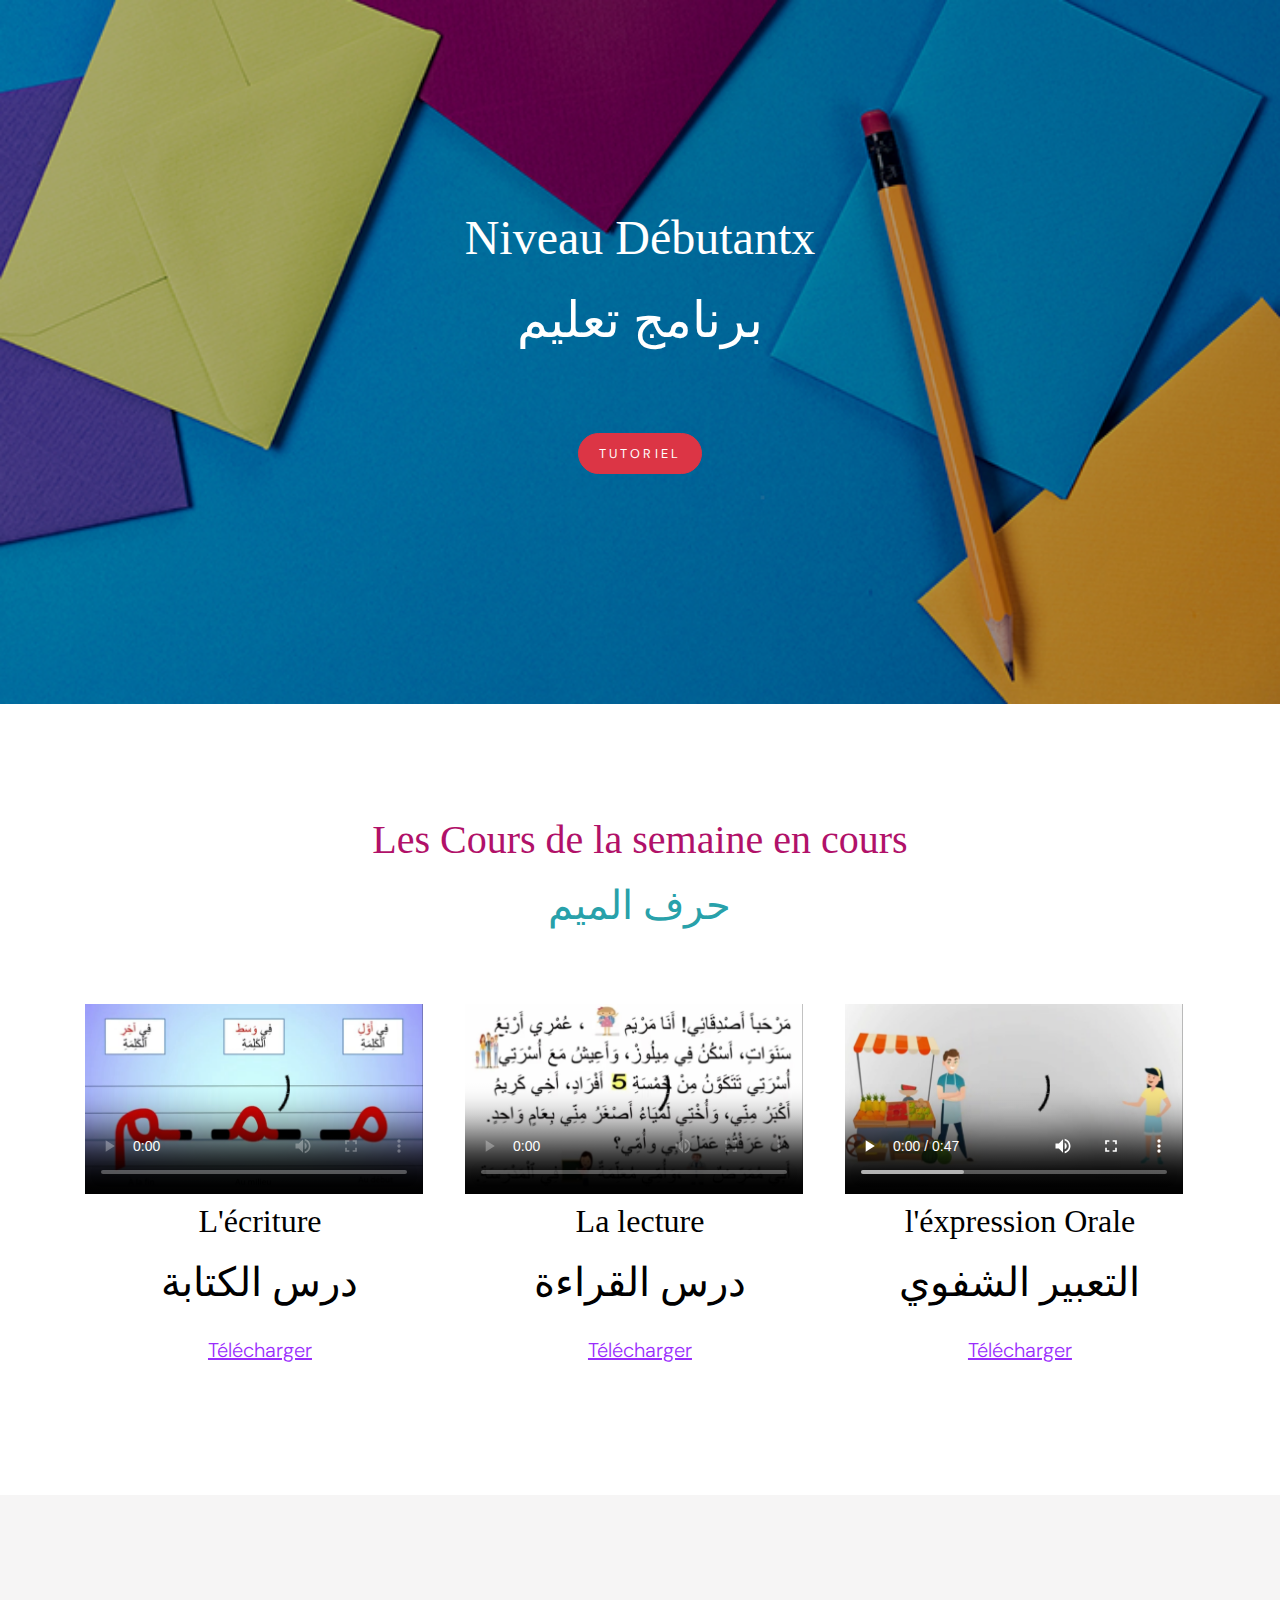
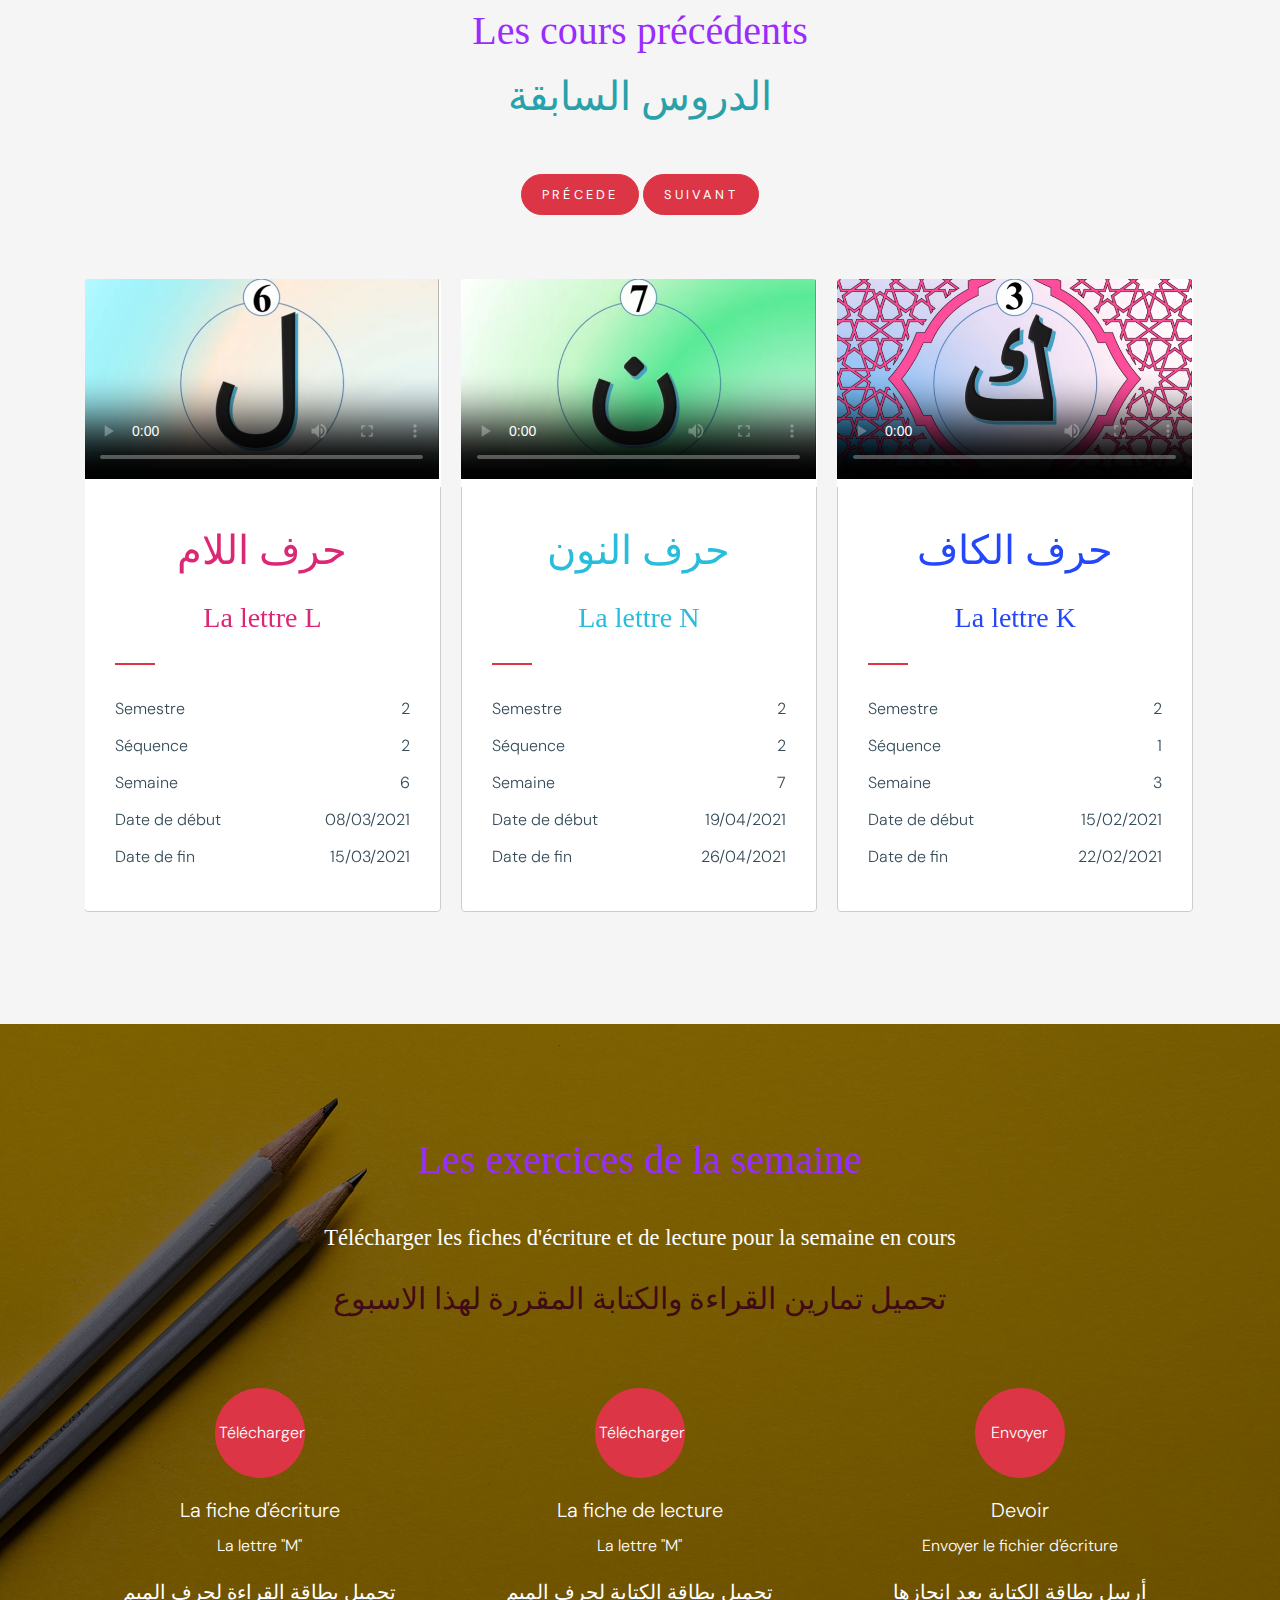
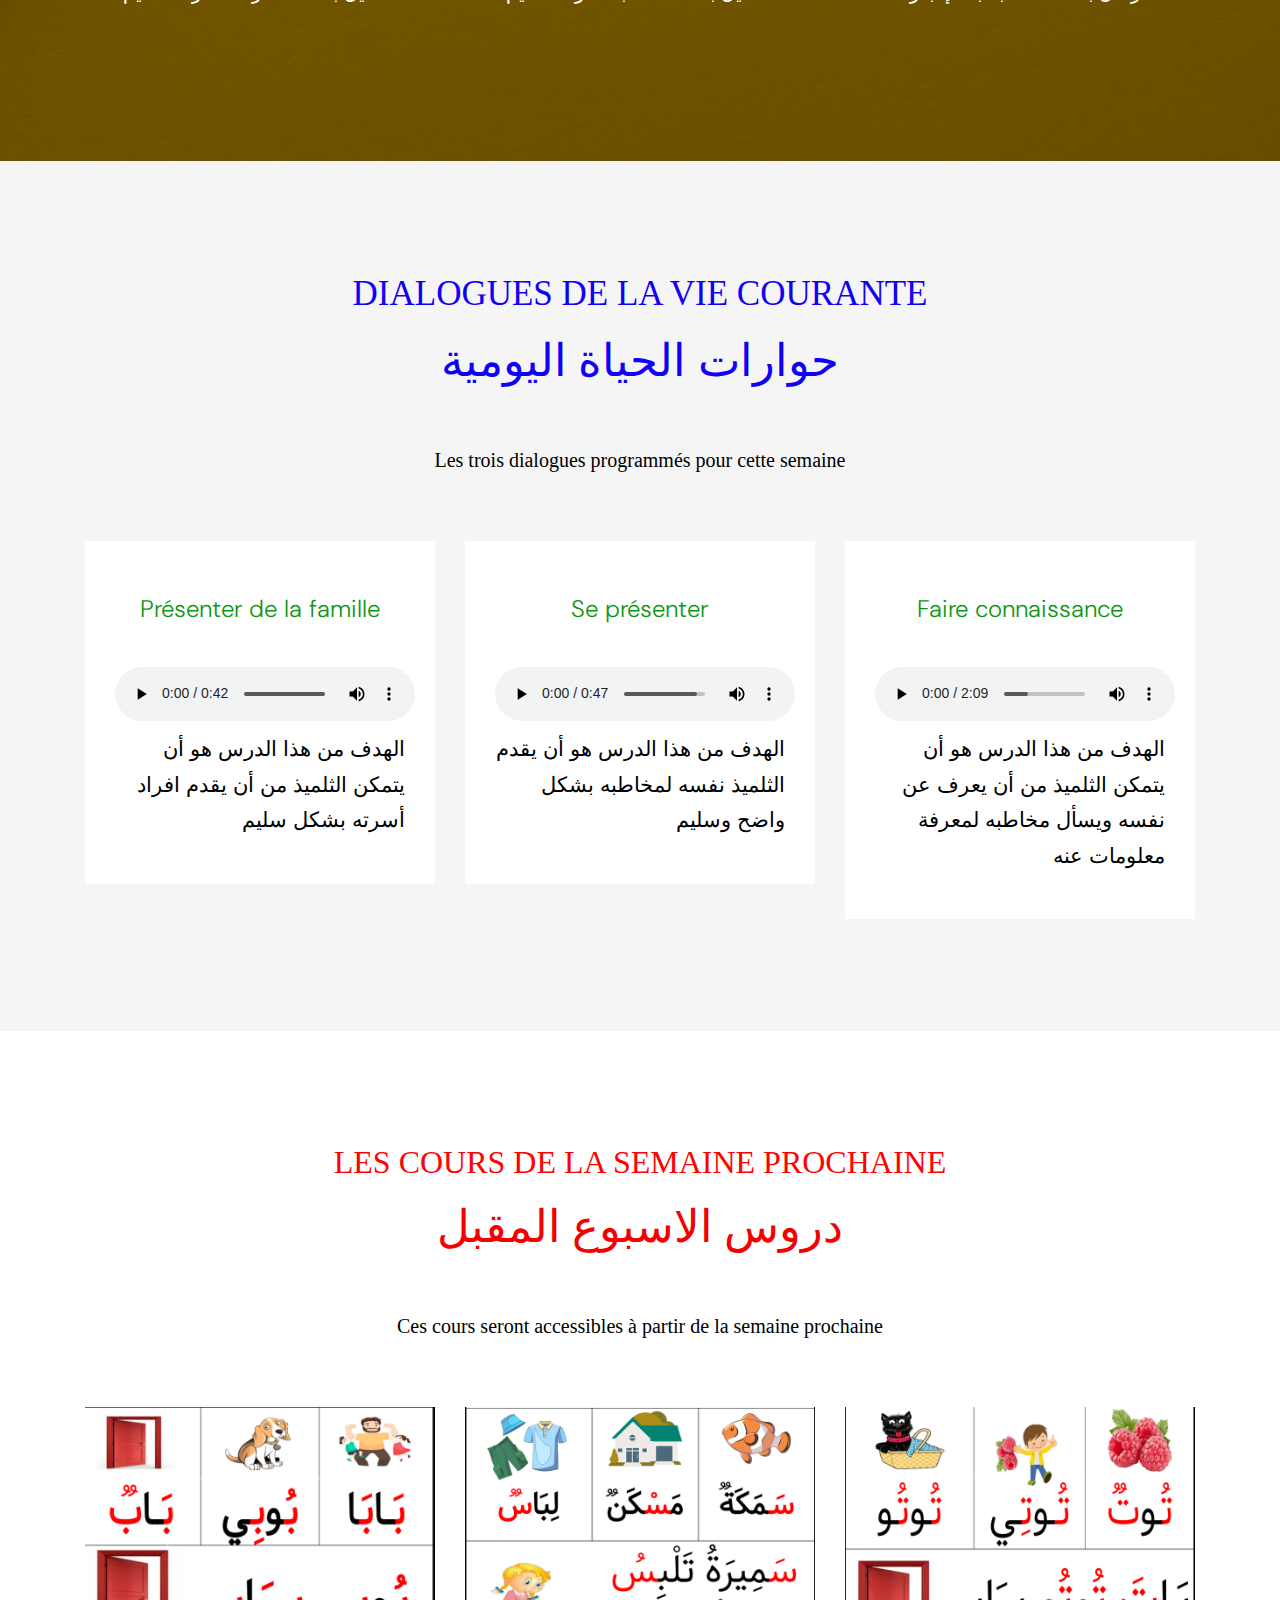
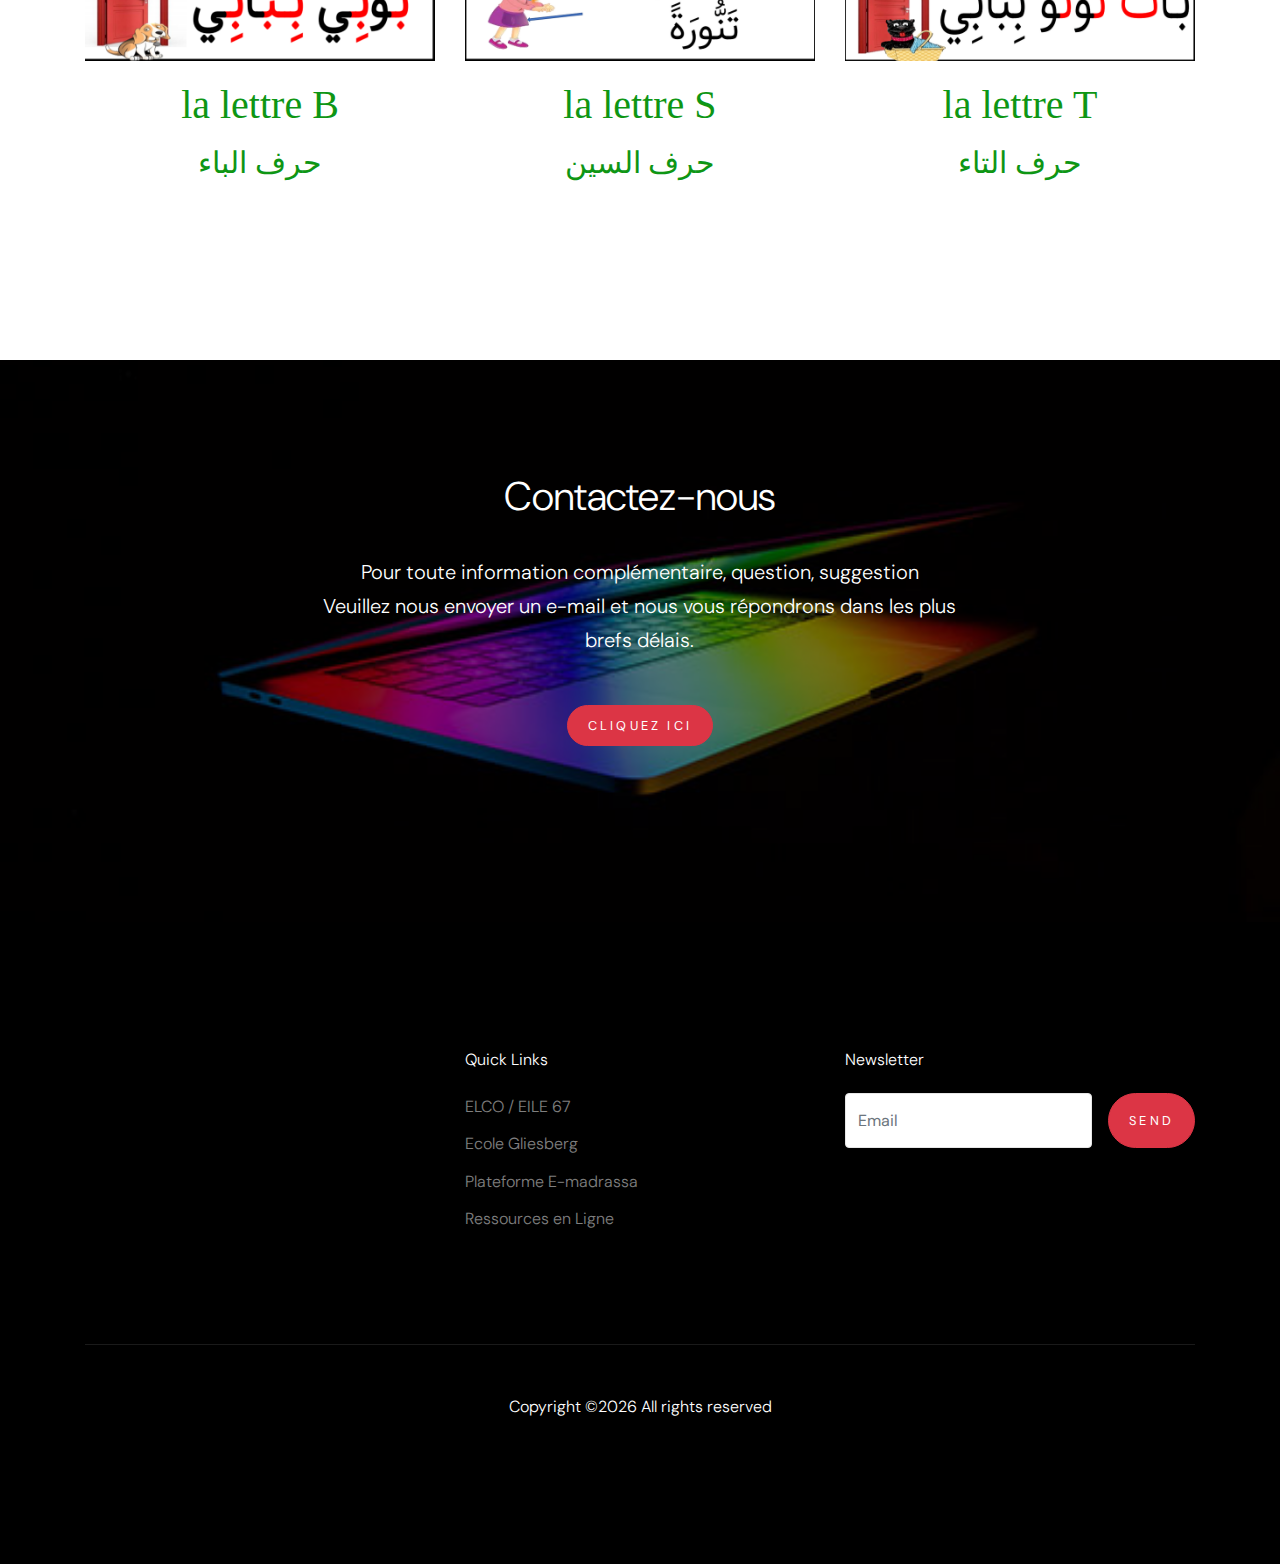
==== index.html @ 89b31eb1 "site commit" ====
<!doctype html>
<html lang="zxx">
  <head>
    <title>Cours Arabe</title>
    <link rel="shortcut icon"  href="images/co.png" type="images/png">
    <meta charset="utf-8">
    <meta name="viewport" content="width=device-width, initial-scale=1, shrink-to-fit=no">
    <meta name="theme-color" content="#4285f4">
    <link href="https://fonts.googleapis.com/css?family=DM+Sans:300,400,700&display=swap" rel="stylesheet">
    <link rel="stylesheet" href="fonts/icomoon/style.css">
    <link rel="stylesheet" href="css/bootstrap.min.css">
    <link rel="stylesheet" href="css/bootstrap-datepicker.css">
    <link rel="stylesheet" href="css/jquery.fancybox.min.css">
    <link rel="stylesheet" href="css/owl.carousel.min.css">
    <link rel="stylesheet" href="css/owl.theme.default.min.css">
    <link rel="stylesheet" href="fonts/flaticon/font/flaticon.css">
    <link rel="stylesheet" href="css/aos.css">    
    <link rel="manifest"   href="manifest.webmanifest">
    <link rel="apple-touch-icon" href="icon/icons-512.png">
    <meta name="viewport"        content="width=device-width, initial-scale=1">

  <link rel="stylesheet" href="css/style.css">




  </head>
  <body data-spy="scroll" data-target=".site-navbar-target" data-offset="300">
    <div class="site-wrap" id="home-section">
      <div class="site-mobile-menu site-navbar-target">
        <div class="site-mobile-menu-header">
          <div class="site-mobile-menu-close mt-3">
            <span class="icon-close2 js-menu-toggle"></span>
          </div>
        </div>
        <div class="site-mobile-menu-body"></div>
      </div>
      <header class="site-navbar site-navbar-target" >
        <div class="container">
          <div class="row align-items-center position-relative">
            <div class="col-3 ">
              <div class="site-logo">        
              </div>
            </div>




            <div class="col-9  text-right">
              <span class="d-inline-block d-lg-none">
                <a href="https://www.facebook.com" class="text-white site-menu-toggle js-menu-toggle py-5 text-white">
                  <span class="icon-menu h3 text-white"></span>
                </a>
              </span>  
            </div>
          </div>
        </div>
      </header>




    <div class="ftco-blocks-cover-1">
      <div class="site-section-cover overlay" data-stellar-background-ratio="0.5" style="background-image: url('images/c.jpg')">
        <div class="container">
          <div class="row align-items-center justify-content-center text-center">
            <div class="col-md-7">
              
             <h1 class="mb-3" style="font-family: Bradley Hand ITC">Niveau Débutantx</h1>
              <p lang="ar" style="font-size: 50px;font-family: 'Amiri'">برنامج تعليم   </p>

              <br>
              <br>
             <p>             
                <a href="tutoriel.html"  target="_blank" title="vidéo tutoriel" class="btn btn-primary">Tutoriel</a>
             </p>


            </div>
          </div>
        </div>
      </div>
    </div>




    <div class="site-section">
      <div class="container">
        <div class="row justify-content-center mb-5">
          <div class="col-md-7 text-center">
            <h3 style="font-size: 40px; color: #b11169; font-family: Bradley Hand ITC;">      
             Les Cours de la semaine en cours       
            </h3>
             <p lang="ar" style="font-size: 40px; color: #28a1aa ; font-family:Amiri;">حرف الميم  </p>
          </div>
        </div>










        <div class="row hair-style">
          <div class="col-lg-4 col-md-4 col-sm-6 col-12">
          <video src="video/ecriture.mp4" controls poster="video/ecriture.png" width="338" height="190"></video>
          <h2 style="text-align: center; font-family: Bradley Hand ITC; color: black;">L'écriture</h2> 
          <p lang="ar" style="text-align: center; font-size: 40px; font-family: Amiri;color: black;">درس الكتابة </p>
          <p style="font-size: 15px; color: blue; text-align: center;"><a href="fichiers/ecriture.pdf" style="font-size: 20px; color:#9A2CFC; text-align: center;text-decoration: underline;">Télécharger </a>	 </p>         
        </div>











            <div class="col-lg-4 col-md-4 col-sm-6 col-12">
            <video src="video/lecture.mp4" controls poster="video/lecture.png" width="338" height="190"></video>
            <h2 style="text-align: center;font-family: Bradley Hand ITC; color: black;">La lecture</h2>
            <p lang="ar" style="text-align: center; font-size: 40px; font-family: Amiri;color: black;">درس القراءة  </p>
            <p style="font-size: 15px; color: blue; text-align: center;">
            <a href="fichiers/ecriture.pdf" style="font-size: 20px; color:#9A2CFC; text-align: center;text-decoration: underline;">Télécharger
            </a>
        	</p> 
            </div>







          <div class="col-lg-4 col-md-4 col-sm-6 col-12">
            <video src="video/langage.mp4" controls poster="video/langage.png" width="338" height="190"></video>
            <h2 style="text-align: center;font-family: Bradley Hand ITC; color: black;">l'éxpression Orale</h2>
            <p lang="ar" style="text-align: center; font-size: 40px; font-family: Amiri;color: black;">التعبير الشفوي </p>
            <p style="font-size: 15px; color: blue; text-align: center;">
            <a href="fichiers/ecriture.pdf" style="font-size: 20px; color:#9A2CFC; text-align: center;text-decoration: underline;">Télécharger
            </a>
        	</p>
          </div>  






        </div>
      </div>
    </div>






    <div class="site-section bg-light">
      <div class="container">
        <div class="row justify-content-center  mb-5">
          <div class="col-md-7 text-center">
            <h3 style="font-size: 40px; color: #a7286ede;font-family: Bradley Hand ITC; color: #9A2CFC;"> Les cours précédents 	</h3>



            <p lang="ar" style="font-size: 40px; color: #28a1aa ; font-family:Amiri;">الدروس السابقة  </p>
            <br>
              <p class="text-center">
              <a href="#" class="btn btn-primary custom-prev">Précede</a>
              <a href="#" class="btn btn-primary custom-next">Suivant</a>
              </p>
          </div>
        </div>









 
        <div class="row">
          <div class="col-12">
            <div class="nonloop-block-13 owl-carousel d-flex">
              <div class="item-1 h">                
              <video src="video/L.mp4" controls poster="video/L.png" width="355" height="200"></video>
              <div class="item-1-contents">   
              	  <p lang="ar" style="font-size: 40px; text-align: center;     color: #DB2774; font-family:Amiri;">   حرف اللام </p>    
                  <h3 style="text-align: center;font-family: Bradley Hand ITC; color: #DB2774;"> La lettre L </h3>
                   <ul>
                    <li class="d-flex"><span>Semestre     </span><span class="price ml-auto">2</span></li>
                    <li class="d-flex"><span>Séquence     </span><span class="price ml-auto">2</span></li>
                    <li class="d-flex"><span>Semaine      </span><span class="price ml-auto">6</span></li>
                    <li class="d-flex"><span>Date de début</span><span class="price ml-auto">08/03/2021</span></li>
                    <li class="d-flex"><span>Date de fin  </span><span class="price ml-auto">15/03/2021</span></li>
                  </ul>
                </div>
              </div>






              <div class="item-1 h">
              <video src="video/L.mp4" controls poster="video/N.png" width="355" height="200"></video>
                 <div class="item-1-contents">
                  <p lang="ar" style="font-size: 40px; text-align: center;     color: #27BDDB; ; font-family:Amiri;">   حرف النون </p>    
                  <h3 style="text-align: center;font-family: Bradley Hand ITC; color: #27BDDB;"> La lettre N </h3>
                   <ul>
                    <li class="d-flex"><span>Semestre</span> <span class="price ml-auto">2</span></li>
                    <li class="d-flex"><span>Séquence</span><span class="price ml-auto">2</span></li>
                    <li class="d-flex"><span>Semaine</span><span class="price ml-auto">7</span></li>
                    <li class="d-flex"><span>Date de début</span><span class="price ml-auto">19/04/2021</span></li>
                    <li class="d-flex"><span>Date de fin  </span><span class="price ml-auto">26/04/2021</span></li>
                  </ul>
                </div>      
              </div>






              <div class="item-1 h">
                <video src="video/K.mp4" controls poster="video/K.png" width="355" height="200"></video>
                 <div class="item-1-contents">
                  <p lang="ar" style="font-size: 40px; ; text-align: center;   color: #2448F9; font-family:Amiri;">   حرف الكاف </p>    
                  <h3 style="text-align: center;font-family: Bradley Hand ITC; color: #2448F9;"> La lettre K </h3>
                   <ul>
                    <li class="d-flex"><span>Semestre     </span><span class="price ml-auto">2</span></li>
                    <li class="d-flex"><span>Séquence     </span><span class="price ml-auto">1</span></li>
                    <li class="d-flex"><span>Semaine      </span><span class="price ml-auto">3</span></li>
                    <li class="d-flex"><span>Date de début</span><span class="price ml-auto">15/02/2021</span></li>
                    <li class="d-flex"><span>Date de fin  </span><span class="price ml-auto">22/02/2021</span></li>
                  </ul>
                </div>
               </div>










               <div class="item-1 h">
               <video src="video/R.mp4" controls poster="video/R.png" width="355" height="200"></video>
                 <div class="item-1-contents">
                  <p lang="ar" style="font-size: 40px; text-align: center;     color: #E0AD79; font-family:Amiri;">   حرف الراء </p>    
                  <h3 style="text-align: center;font-family: Bradley Hand ITC; color: #E0AD79; "> La lettre R </h3>
                   <ul>
                    <li class="d-flex"><span>Semestre</span> <span class="price ml-auto">2</span></li>
                    <li class="d-flex"><span>Séquence</span><span class="price ml-auto">1</span></li>
                    <li class="d-flex"><span>Semaine</span><span class="price ml-auto">4</span></li>
                    <li class="d-flex"><span>Date de début</span><span class="price ml-auto">01/03/2021</span></li>
                    <li class="d-flex"><span>Date de fin  </span><span class="price ml-auto">08/03/2021</span></li>
                  </ul>
                </div>
               </div>
            </div>
          </div>
        </div>
      </div>
    </div>













    <div class="site-section section-3" data-stellar-background-ratio="0.5" style="background-image: url('images/b.jpg');">
      <div class="container">
        <div class="row justify-content-center text-center">
          <div class="col-7 text-center mb-5">
            <h1 style="font-size: 40px; color: yellow; font-family: Bradley Hand ITC; color: #9A2CFC;">Les exercices de la semaine</h1>
            <br>
            <p class="lead text-white" style="font-family: Bradley Hand ITC;font-size: 22.5px;">
             Télécharger les fiches d'écriture et de lecture pour la semaine en cours <br>
            </p>
             <p lang="ar" style="font-size: 30px; color:rgba(58, 3, 24, 0.932); text-align: center; font-family:Amiri;">   تحميل تمارين القراءة والكتابة المقررة لهذا الاسبوع</p> 
          </div>
        </div>













        <div class="row">
        <div class="col-lg-4 col-md-6 mb-4">
        <div class="service-1">
        <span class="service-1-icon">
        <a href="fichiers/ecriture.pdf" style="color: white; text-align: center;"><br>Télécharger</a>
        </span>
        <div class="service-1-contents">
        <h3>La fiche d'écriture</h3>
        <p>La lettre "M"<p>
       	<p lang="ar" style="font-size: 20px; color:white; text-align: center; ">   تحميل بطاقة القراءة لحرف الميم  </p>
        </div>
        </div>
        </div>

          <div class="col-lg-4 col-md-6 mb-4">
          <div class="service-1">
          <span class="service-1-icon">
          <a href="fichiers/lecture.pdf" style="color: white; text-align: center;"><br>Télécharger</a>
          </span>
          <div class="service-1-contents">
          <h3>La fiche de lecture</h3>
          <p>La lettre "M"</p>
          <p lang="ar" style="font-size: 20px; color:white; text-align: center; ">تحميل بطاقة الكتابة لحرف الميم </p>
          </div>
          </div>
          </div>

          <div class="col-lg-4 col-md-6 mb-4">
          <div class="service-1">
          <span class="service-1-icon">
          <a href="mailto:eilearabe@gmail.com" style="color: white; text-align: center;"><br>Envoyer</a>
          </span>
          <div class="service-1-contents">
          <h3>Devoir</h3>
          <p>Envoyer le fichier d'écriture</p>
          <p lang="ar" style="font-size: 20px; color:white; text-align: center; ">أرسل بطاقة الكتابة بعد إنجازها </p>
          </div>
          </div>
          </div>
</div>
</div>
</div>

    <div class="site-section bg-light">
      <div class="container">
        <div class="row justify-content-center text-center">
          <div class="col-7 text-center mb-5">
            <h1 style=" color: #1000f5 ;font-family: Haettenschweiler;font-size: 35px;">DIALOGUES DE LA VIE COURANTE</h1>
            <p lang="ar" style="font-size: 45px; color:#1000f5; text-align: center; font-family: Haettenschweiler;">حوارات الحياة اليومية </p>
            <br>
            <p class="lead" style="color: black;font-family: cursive;">Les trois dialogues programmés pour cette semaine</p>
          </div>
        </div>

        <div class="row">
          <div class="col-lg-4 mb-4 mb-lg-0">
            <div class="testimonial-2">
              <div class="d-flex v-card align-items-center mb-4">               
                </div>
                <blockquote>
                <h4 style="text-align: center; color: #0e9614">Présenter de la famille</h4>
                <br>
                <audio src="audio/famille.mp3"  controls ></audio>
                <p lang="ar" style="text-align: right; color: black">
                الهدف من هذا الدرس هو أن يتمكن الثلميذ من أن يقدم افراد أسرته بشكل سليم
            	</p>
                
              </blockquote>              
            </div>
          </div>

          <div class="col-lg-4 mb-4 mb-lg-0">
            <div class="testimonial-2">
              <div class="d-flex v-card align-items-center mb-4">              
                </div>
                <blockquote>
                <h4 style="text-align: center; color: #0e9614">Se présenter</h4>
                <br>
                <audio src="audio/sepresenter.mp3"  controls ></audio>
                <p lang="ar" style="text-align: right; color: black">الهدف من هذا الدرس هو أن يقدم الثلميذ نفسه لمخاطبه بشكل واضح وسليم  </p>
            	
                </blockquote>              
            </div>
          </div>

          <div class="col-lg-4 mb-4 mb-lg-0">
            <div class="testimonial-2">
              <div class="d-flex v-card align-items-center mb-4">
              </div>
                <blockquote>
                <h4 style="text-align: center; color: #0e9614">Faire connaissance</h4>
                <br>
                <audio src="audio/connaissance.mp3"  controls ></audio>
                <p lang="ar" style="text-align: right; color: black">
                الهدف من هذا الدرس هو أن يتمكن الثلميذ من أن يعرف  عن نفسه ويسأل مخاطبه لمعرفة معلومات عنه
            	</p>           	
              </blockquote>             
            </div>
          </div>
        </div>
      </div>
    </div>
    <div class="site-section bg-white">
      <div class="container">
        <div class="row justify-content-center text-center">
          <div class="col-7 text-center mb-5">
            <h1 style=" color: #ff0101 ;font-family: Haettenschweiler;font-size: 32px;">LES COURS DE LA SEMAINE PROCHAINE</h1>
               <p lang="ar" style="font-size: 45px; color:#f50000; text-align: center; font-family: Haettenschweiler;">دروس الاسبوع المقبل </p>
           <br> 
           <p class="lead" style="color: black;font-family: cursive;"p>Ces cours seront accessibles à partir de la semaine prochaine</p>
          </div>
        </div>
        <div class="row">
          <div class="col-lg-4 col-md-6 mb-4">
            <div class="post-entry-1 h-100">
                <img src="images/B.png" alt="Image" class="img-fluid" >
                <div class="post-entry-1-contents">
                <h1 style="text-align: center;font-family:'Times New Roman', Times, serif ;color: #0e9614;">la lettre B </h1>
                <p lang="ar" style="text-align: center; color:#0e9614;;font-size: 30px; font-family: Impact, Haettenschweiler;">  حرف الباء  </p>
              </div>
            </div>
          </div>
          <div class="col-lg-4 col-md-6 mb-4">
            <div class="post-entry-1 h-100">              
                <img src="images/S.png" alt="Image" class="img-fluid" >           
                <div class="post-entry-1-contents">              
                  <h1 style="text-align: center;font-family:'Times New Roman', Times, serif ;color: #0e9614;">la lettre S </h1>
                  <p lang="ar" style="text-align: center; color: #0e9614;;font-size: 30px; font-family: Impact, Haettenschweiler;">  حرف السين   </p>
              </div>
            </div>
          </div>
          <div class="col-lg-4 col-md-6 mb-4">
            <div class="post-entry-1 h-100">
                <img src="images/T.png" alt="Image" class="img-fluid">
                <div class="post-entry-1-contents">
                  <h1 style="text-align: center;font-family:'Times New Roman', Times, serif ;color: #0e9614;">la lettre T </h1>
                <p lang="ar" style="text-align: center; color:#0e9614;;font-size: 30px; font-family: Impact, Haettenschweiler;">  حرف التاء  </p>
                </div>
            </div>
          </div>
        </div>
      </div>
    </div>
    <div class="site-section section-3" data-stellar-background-ratio="0.5" style="background-image: url('images/55.jpg');">
      <div class="container">
        <div class="row justify-content-center text-center">
          <div class="col-7 text-center mb-5">
            <h1 style=" color: white">Contactez-nous</h1>
           <br> 
            <p class="lead text-white mb-5">
            Pour toute information complémentaire, question, suggestion <br>
            Veuillez nous envoyer un e-mail et nous vous répondrons dans les plus brefs délais.
            </p>
            <p><a href="mailto:eilearabe@gmail.com" class="btn btn-primary">cliquez ici</a></p>
          </div>
        </div>
      </div>
    </div> 
   <footer class="site-footer">
      <div class="container">
        <div class="row">
          <div class="col-lg-8 ml-auto">
            <div class="row">
              <div class="col-lg-6 ml-auto">
                <h2 class="footer-heading mb-4">Quick Links</h2>
                <ul class="list-unstyled">
                  <li><a href="http://elco67.site.ac-strasbourg.fr">ELCO / EILE 67</a></li>
                  <li><a href="http://www.ec-gliesberg-strasbourg.ac-strasbourg.fr">Ecole Gliesberg</a></li>
                  <li><a href="https://www.e-madrassa.ma">Plateforme E-madrassa</a></li>
                  <li><a href="fichiers/CoursArabe.pdf" target="_blank">Ressources en Ligne</a></li>                 
                </ul>
              </div>
              <div class="col-lg-6">
                <h2 class="footer-heading mb-4">Newsletter</h2>
                <form action="#" class="d-flex" >
                  <input type="text" class="form-control mr-3" placeholder="Email">
                  <input type="submit" value="Send" class="btn btn-primary">
                </form>
              </div>
            </div>
          </div>
        </div>
    <div class="row pt-5 mt-5 text-center">
          <div class="col-md-12">
            <div class="border-top pt-5">
             <p>
            Copyright &copy;<script>document.write(new Date().getFullYear());</script> All rights reserved 
            </p>
            </div>
          </div>
        </div>
      </div>
    </footer>
    </div>
    <script src="js/jquery-3.3.1.min.js"></script>
    <script src="js/jquery-migrate-3.0.0.js"></script>
    <script src="js/popper.min.js"></script>
    <script src="js/bootstrap.min.js"></script>
    <script src="js/owl.carousel.min.js"></script>
    <script src="js/jquery.sticky.js"></script>
    <script src="js/jquery.waypoints.min.js"></script>
    <script src="js/jquery.animateNumber.min.js"></script>
    <script src="js/jquery.fancybox.min.js"></script>
    <script src="js/jquery.stellar.min.js"></script>
    <script src="js/jquery.easing.1.3.js"></script>
    <script src="js/bootstrap-datepicker.min.js"></script>
    <script src="js/aos.js"></script>
    <script src="js/main.js"></script>
    <script src="sw.js"></script>
    <script>
     if ('serviceWorker' in navigator) { navigator.serviceWorker.register('sw.js');}
    </script>
  </body>
</html>
---- fonts/icomoon/style.css ----
@font-face {
  font-family: 'icomoon';
  src:  url('fonts/icomoon.eot?10si43');
  src:  url('fonts/icomoon.eot?10si43#iefix') format('embedded-opentype'),
    url('fonts/icomoon.ttf?10si43') format('truetype'),
    url('fonts/icomoon.woff?10si43') format('woff'),
    url('fonts/icomoon.svg?10si43#icomoon') format('svg');
  font-weight: normal;
  font-style: normal;
}

[class^="icon-"], [class*=" icon-"] {
  /* use !important to prevent issues with browser extensions that change fonts */
  font-family: 'icomoon' !important;
  speak: none;
  font-style: normal;
  font-weight: normal;
  font-variant: normal;
  text-transform: none;
  line-height: 1;

  /* Better Font Rendering =========== */
  -webkit-font-smoothing: antialiased;
  -moz-osx-font-smoothing: grayscale;
}

.icon-asterisk:before {
  content: "\f069";
}
.icon-plus:before {
  content: "\f067";
}
.icon-question:before {
  content: "\f128";
}
.icon-minus:before {
  content: "\f068";
}
.icon-glass:before {
  content: "\f000";
}
.icon-music:before {
  content: "\f001";
}
.icon-search:before {
  content: "\f002";
}
.icon-envelope-o:before {
  content: "\f003";
}
.icon-heart:before {
  content: "\f004";
}
.icon-star:before {
  content: "\f005";
}
.icon-star-o:before {
  content: "\f006";
}
.icon-user:before {
  content: "\f007";
}
.icon-film:before {
  content: "\f008";
}
.icon-th-large:before {
  content: "\f009";
}
.icon-th:before {
  content: "\f00a";
}
.icon-th-list:before {
  content: "\f00b";
}
.icon-check:before {
  content: "\f00c";
}
.icon-close:before {
  content: "\f00d";
}
.icon-remove:before {
  content: "\f00d";
}
.icon-times:before {
  content: "\f00d";
}
.icon-search-plus:before {
  content: "\f00e";
}
.icon-search-minus:before {
  content: "\f010";
}
.icon-power-off:before {
  content: "\f011";
}
.icon-signal:before {
  content: "\f012";
}
.icon-cog:before {
  content: "\f013";
}
.icon-gear:before {
  content: "\f013";
}
.icon-trash-o:before {
  content: "\f014";
}
.icon-home:before {
  content: "\f015";
}
.icon-file-o:before {
  content: "\f016";
}
.icon-clock-o:before {
  content: "\f017";
}
.icon-road:before {
  content: "\f018";
}
.icon-download:before {
  content: "\f019";
}
.icon-arrow-circle-o-down:before {
  content: "\f01a";
}
.icon-arrow-circle-o-up:before {
  content: "\f01b";
}
.icon-inbox:before {
  content: "\f01c";
}
.icon-play-circle-o:before {
  content: "\f01d";
}
.icon-repeat:before {
  content: "\f01e";
}
.icon-rotate-right:before {
  content: "\f01e";
}
.icon-refresh:before {
  content: "\f021";
}
.icon-list-alt:before {
  content: "\f022";
}
.icon-lock:before {
  content: "\f023";
}
.icon-flag:before {
  content: "\f024";
}
.icon-headphones:before {
  content: "\f025";
}
.icon-volume-off:before {
  content: "\f026";
}
.icon-volume-down:before {
  content: "\f027";
}
.icon-volume-up:before {
  content: "\f028";
}
.icon-qrcode:before {
  content: "\f029";
}
.icon-barcode:before {
  content: "\f02a";
}
.icon-tag:before {
  content: "\f02b";
}
.icon-tags:before {
  content: "\f02c";
}
.icon-book:before {
  content: "\f02d";
}
.icon-bookmark:before {
  content: "\f02e";
}
.icon-print:before {
  content: "\f02f";
}
.icon-camera:before {
  content: "\f030";
}
.icon-font:before {
  content: "\f031";
}
.icon-bold:before {
  content: "\f032";
}
.icon-italic:before {
  content: "\f033";
}
.icon-text-height:before {
  content: "\f034";
}
.icon-text-width:before {
  content: "\f035";
}
.icon-align-left:before {
  content: "\f036";
}
.icon-align-center:before {
  content: "\f037";
}
.icon-align-right:before {
  content: "\f038";
}
.icon-align-justify:before {
  content: "\f039";
}
.icon-list:before {
  content: "\f03a";
}
.icon-dedent:before {
  content: "\f03b";
}
.icon-outdent:before {
  content: "\f03b";
}
.icon-indent:before {
  content: "\f03c";
}
.icon-video-camera:before {
  content: "\f03d";
}
.icon-image:before {
  content: "\f03e";
}
.icon-photo:before {
  content: "\f03e";
}
.icon-picture-o:before {
  content: "\f03e";
}
.icon-pencil:before {
  content: "\f040";
}
.icon-map-marker:before {
  content: "\f041";
}
.icon-adjust:before {
  content: "\f042";
}
.icon-tint:before {
  content: "\f043";
}
.icon-edit:before {
  content: "\f044";
}
.icon-pencil-square-o:before {
  content: "\f044";
}
.icon-share-square-o:before {
  content: "\f045";
}
.icon-check-square-o:before {
  content: "\f046";
}
.icon-arrows:before {
  content: "\f047";
}
.icon-step-backward:before {
  content: "\f048";
}
.icon-fast-backward:before {
  content: "\f049";
}
.icon-backward:before {
  content: "\f04a";
}
.icon-play:before {
  content: "\f04b";
}
.icon-pause:before {
  content: "\f04c";
}
.icon-stop:before {
  content: "\f04d";
}
.icon-forward:before {
  content: "\f04e";
}
.icon-fast-forward:before {
  content: "\f050";
}
.icon-step-forward:before {
  content: "\f051";
}
.icon-eject:before {
  content: "\f052";
}
.icon-chevron-left:before {
  content: "\f053";
}
.icon-chevron-right:before {
  content: "\f054";
}
.icon-plus-circle:before {
  content: "\f055";
}
.icon-minus-circle:before {
  content: "\f056";
}
.icon-times-circle:before {
  content: "\f057";
}
.icon-check-circle:before {
  content: "\f058";
}
.icon-question-circle:before {
  content: "\f059";
}
.icon-info-circle:before {
  content: "\f05a";
}
.icon-crosshairs:before {
  content: "\f05b";
}
.icon-times-circle-o:before {
  content: "\f05c";
}
.icon-check-circle-o:before {
  content: "\f05d";
}
.icon-ban:before {
  content: "\f05e";
}
.icon-arrow-left:before {
  content: "\f060";
}
.icon-arrow-right:before {
  content: "\f061";
}
.icon-arrow-up:before {
  content: "\f062";
}
.icon-arrow-down:before {
  content: "\f063";
}
.icon-mail-forward:before {
  content: "\f064";
}
.icon-share:before {
  content: "\f064";
}
.icon-expand:before {
  content: "\f065";
}
.icon-compress:before {
  content: "\f066";
}
.icon-exclamation-circle:before {
  content: "\f06a";
}
.icon-gift:before {
  content: "\f06b";
}
.icon-leaf:before {
  content: "\f06c";
}
.icon-fire:before {
  content: "\f06d";
}
.icon-eye:before {
  content: "\f06e";
}
.icon-eye-slash:before {
  content: "\f070";
}
.icon-exclamation-triangle:before {
  content: "\f071";
}
.icon-warning:before {
  content: "\f071";
}
.icon-plane:before {
  content: "\f072";
}
.icon-calendar:before {
  content: "\f073";
}
.icon-random:before {
  content: "\f074";
}
.icon-comment:before {
  content: "\f075";
}
.icon-magnet:before {
  content: "\f076";
}
.icon-chevron-up:before {
  content: "\f077";
}
.icon-chevron-down:before {
  content: "\f078";
}
.icon-retweet:before {
  content: "\f079";
}
.icon-shopping-cart:before {
  content: "\f07a";
}
.icon-folder:before {
  content: "\f07b";
}
.icon-folder-open:before {
  content: "\f07c";
}
.icon-arrows-v:before {
  content: "\f07d";
}
.icon-arrows-h:before {
  content: "\f07e";
}
.icon-bar-chart:before {
  content: "\f080";
}
.icon-bar-chart-o:before {
  content: "\f080";
}
.icon-twitter-square:before {
  content: "\f081";
}
.icon-facebook-square:before {
  content: "\f082";
}
.icon-camera-retro:before {
  content: "\f083";
}
.icon-key:before {
  content: "\f084";
}
.icon-cogs:before {
  content: "\f085";
}
.icon-gears:before {
  content: "\f085";
}
.icon-comments:before {
  content: "\f086";
}
.icon-thumbs-o-up:before {
  content: "\f087";
}
.icon-thumbs-o-down:before {
  content: "\f088";
}
.icon-star-half:before {
  content: "\f089";
}
.icon-heart-o:before {
  content: "\f08a";
}
.icon-sign-out:before {
  content: "\f08b";
}
.icon-linkedin-square:before {
  content: "\f08c";
}
.icon-thumb-tack:before {
  content: "\f08d";
}
.icon-external-link:before {
  content: "\f08e";
}
.icon-sign-in:before {
  content: "\f090";
}
.icon-trophy:before {
  content: "\f091";
}
.icon-github-square:before {
  content: "\f092";
}
.icon-upload:before {
  content: "\f093";
}
.icon-lemon-o:before {
  content: "\f094";
}
.icon-phone:before {
  content: "\f095";
}
.icon-square-o:before {
  content: "\f096";
}
.icon-bookmark-o:before {
  content: "\f097";
}
.icon-phone-square:before {
  content: "\f098";
}
.icon-twitter:before {
  content: "\f099";
}
.icon-facebook:before {
  content: "\f09a";
}
.icon-facebook-f:before {
  content: "\f09a";
}
.icon-github:before {
  content: "\f09b";
}
.icon-unlock:before {
  content: "\f09c";
}
.icon-credit-card:before {
  content: "\f09d";
}
.icon-feed:before {
  content: "\f09e";
}
.icon-rss:before {
  content: "\f09e";
}
.icon-hdd-o:before {
  content: "\f0a0";
}
.icon-bullhorn:before {
  content: "\f0a1";
}
.icon-bell-o:before {
  content: "\f0a2";
}
.icon-certificate:before {
  content: "\f0a3";
}
.icon-hand-o-right:before {
  content: "\f0a4";
}
.icon-hand-o-left:before {
  content: "\f0a5";
}
.icon-hand-o-up:before {
  content: "\f0a6";
}
.icon-hand-o-down:before {
  content: "\f0a7";
}
.icon-arrow-circle-left:before {
  content: "\f0a8";
}
.icon-arrow-circle-right:before {
  content: "\f0a9";
}
.icon-arrow-circle-up:before {
  content: "\f0aa";
}
.icon-arrow-circle-down:before {
  content: "\f0ab";
}
.icon-globe:before {
  content: "\f0ac";
}
.icon-wrench:before {
  content: "\f0ad";
}
.icon-tasks:before {
  content: "\f0ae";
}
.icon-filter:before {
  content: "\f0b0";
}
.icon-briefcase:before {
  content: "\f0b1";
}
.icon-arrows-alt:before {
  content: "\f0b2";
}
.icon-group:before {
  content: "\f0c0";
}
.icon-users:before {
  content: "\f0c0";
}
.icon-chain:before {
  content: "\f0c1";
}
.icon-link:before {
  content: "\f0c1";
}
.icon-cloud:before {
  content: "\f0c2";
}
.icon-flask:before {
  content: "\f0c3";
}
.icon-cut:before {
  content: "\f0c4";
}
.icon-scissors:before {
  content: "\f0c4";
}
.icon-copy:before {
  content: "\f0c5";
}
.icon-files-o:before {
  content: "\f0c5";
}
.icon-paperclip:before {
  content: "\f0c6";
}
.icon-floppy-o:before {
  content: "\f0c7";
}
.icon-save:before {
  content: "\f0c7";
}
.icon-square:before {
  content: "\f0c8";
}
.icon-bars:before {
  content: "\f0c9";
}
.icon-navicon:before {
  content: "\f0c9";
}
.icon-reorder:before {
  content: "\f0c9";
}
.icon-list-ul:before {
  content: "\f0ca";
}
.icon-list-ol:before {
  content: "\f0cb";
}
.icon-strikethrough:before {
  content: "\f0cc";
}
.icon-underline:before {
  content: "\f0cd";
}
.icon-table:before {
  content: "\f0ce";
}
.icon-magic:before {
  content: "\f0d0";
}
.icon-truck:before {
  content: "\f0d1";
}
.icon-pinterest:before {
  content: "\f0d2";
}
.icon-pinterest-square:before {
  content: "\f0d3";
}
.icon-google-plus-square:before {
  content: "\f0d4";
}
.icon-google-plus:before {
  content: "\f0d5";
}
.icon-money:before {
  content: "\f0d6";
}
.icon-caret-down:before {
  content: "\f0d7";
}
.icon-caret-up:before {
  content: "\f0d8";
}
.icon-caret-left:before {
  content: "\f0d9";
}
.icon-caret-right:before {
  content: "\f0da";
}
.icon-columns:before {
  content: "\f0db";
}
.icon-sort:before {
  content: "\f0dc";
}
.icon-unsorted:before {
  content: "\f0dc";
}
.icon-sort-desc:before {
  content: "\f0dd";
}
.icon-sort-down:before {
  content: "\f0dd";
}
.icon-sort-asc:before {
  content: "\f0de";
}
.icon-sort-up:before {
  content: "\f0de";
}
.icon-envelope:before {
  content: "\f0e0";
}
.icon-linkedin:before {
  content: "\f0e1";
}
.icon-rotate-left:before {
  content: "\f0e2";
}
.icon-undo:before {
  content: "\f0e2";
}
.icon-gavel:before {
  content: "\f0e3";
}
.icon-legal:before {
  content: "\f0e3";
}
.icon-dashboard:before {
  content: "\f0e4";
}
.icon-tachometer:before {
  content: "\f0e4";
}
.icon-comment-o:before {
  content: "\f0e5";
}
.icon-comments-o:before {
  content: "\f0e6";
}
.icon-bolt:before {
  content: "\f0e7";
}
.icon-flash:before {
  content: "\f0e7";
}
.icon-sitemap:before {
  content: "\f0e8";
}
.icon-umbrella:before {
  content: "\f0e9";
}
.icon-clipboard:before {
  content: "\f0ea";
}
.icon-paste:before {
  content: "\f0ea";
}
.icon-lightbulb-o:before {
  content: "\f0eb";
}
.icon-exchange:before {
  content: "\f0ec";
}
.icon-cloud-download:before {
  content: "\f0ed";
}
.icon-cloud-upload:before {
  content: "\f0ee";
}
.icon-user-md:before {
  content: "\f0f0";
}
.icon-stethoscope:before {
  content: "\f0f1";
}
.icon-suitcase:before {
  content: "\f0f2";
}
.icon-bell:before {
  content: "\f0f3";
}
.icon-coffee:before {
  content: "\f0f4";
}
.icon-cutlery:before {
  content: "\f0f5";
}
.icon-file-text-o:before {
  content: "\f0f6";
}
.icon-building-o:before {
  content: "\f0f7";
}
.icon-hospital-o:before {
  content: "\f0f8";
}
.icon-ambulance:before {
  content: "\f0f9";
}
.icon-medkit:before {
  content: "\f0fa";
}
.icon-fighter-jet:before {
  content: "\f0fb";
}
.icon-beer:before {
  content: "\f0fc";
}
.icon-h-square:before {
  content: "\f0fd";
}
.icon-plus-square:before {
  content: "\f0fe";
}
.icon-angle-double-left:before {
  content: "\f100";
}
.icon-angle-double-right:before {
  content: "\f101";
}
.icon-angle-double-up:before {
  content: "\f102";
}
.icon-angle-double-down:before {
  content: "\f103";
}
.icon-angle-left:before {
  content: "\f104";
}
.icon-angle-right:before {
  content: "\f105";
}
.icon-angle-up:before {
  content: "\f106";
}
.icon-angle-down:before {
  content: "\f107";
}
.icon-desktop:before {
  content: "\f108";
}
.icon-laptop:before {
  content: "\f109";
}
.icon-tablet:before {
  content: "\f10a";
}
.icon-mobile:before {
  content: "\f10b";
}
.icon-mobile-phone:before {
  content: "\f10b";
}
.icon-circle-o:before {
  content: "\f10c";
}
.icon-quote-left:before {
  content: "\f10d";
}
.icon-quote-right:before {
  content: "\f10e";
}
.icon-spinner:before {
  content: "\f110";
}
.icon-circle:before {
  content: "\f111";
}
.icon-mail-reply:before {
  content: "\f112";
}
.icon-reply:before {
  content: "\f112";
}
.icon-github-alt:before {
  content: "\f113";
}
.icon-folder-o:before {
  content: "\f114";
}
.icon-folder-open-o:before {
  content: "\f115";
}
.icon-smile-o:before {
  content: "\f118";
}
.icon-frown-o:before {
  content: "\f119";
}
.icon-meh-o:before {
  content: "\f11a";
}
.icon-gamepad:before {
  content: "\f11b";
}
.icon-keyboard-o:before {
  content: "\f11c";
}
.icon-flag-o:before {
  content: "\f11d";
}
.icon-flag-checkered:before {
  content: "\f11e";
}
.icon-terminal:before {
  content: "\f120";
}
.icon-code:before {
  content: "\f121";
}
.icon-mail-reply-all:before {
  content: "\f122";
}
.icon-reply-all:before {
  content: "\f122";
}
.icon-star-half-empty:before {
  content: "\f123";
}
.icon-star-half-full:before {
  content: "\f123";
}
.icon-star-half-o:before {
  content: "\f123";
}
.icon-location-arrow:before {
  content: "\f124";
}
.icon-crop:before {
  content: "\f125";
}
.icon-code-fork:before {
  content: "\f126";
}
.icon-chain-broken:before {
  content: "\f127";
}
.icon-unlink:before {
  content: "\f127";
}
.icon-info:before {
  content: "\f129";
}
.icon-exclamation:before {
  content: "\f12a";
}
.icon-superscript:before {
  content: "\f12b";
}
.icon-subscript:before {
  content: "\f12c";
}
.icon-eraser:before {
  content: "\f12d";
}
.icon-puzzle-piece:before {
  content: "\f12e";
}
.icon-microphone:before {
  content: "\f130";
}
.icon-microphone-slash:before {
  content: "\f131";
}
.icon-shield:before {
  content: "\f132";
}
.icon-calendar-o:before {
  content: "\f133";
}
.icon-fire-extinguisher:before {
  content: "\f134";
}
.icon-rocket:before {
  content: "\f135";
}
.icon-maxcdn:before {
  content: "\f136";
}
.icon-chevron-circle-left:before {
  content: "\f137";
}
.icon-chevron-circle-right:before {
  content: "\f138";
}
.icon-chevron-circle-up:before {
  content: "\f139";
}
.icon-chevron-circle-down:before {
  content: "\f13a";
}
.icon-html5:before {
  content: "\f13b";
}
.icon-css3:before {
  content: "\f13c";
}
.icon-anchor:before {
  content: "\f13d";
}
.icon-unlock-alt:before {
  content: "\f13e";
}
.icon-bullseye:before {
  content: "\f140";
}
.icon-ellipsis-h:before {
  content: "\f141";
}
.icon-ellipsis-v:before {
  content: "\f142";
}
.icon-rss-square:before {
  content: "\f143";
}
.icon-play-circle:before {
  content: "\f144";
}
.icon-ticket:before {
  content: "\f145";
}
.icon-minus-square:before {
  content: "\f146";
}
.icon-minus-square-o:before {
  content: "\f147";
}
.icon-level-up:before {
  content: "\f148";
}
.icon-level-down:before {
  content: "\f149";
}
.icon-check-square:before {
  content: "\f14a";
}
.icon-pencil-square:before {
  content: "\f14b";
}
.icon-external-link-square:before {
  content: "\f14c";
}
.icon-share-square:before {
  content: "\f14d";
}
.icon-compass:before {
  content: "\f14e";
}
.icon-caret-square-o-down:before {
  content: "\f150";
}
.icon-toggle-down:before {
  content: "\f150";
}
.icon-caret-square-o-up:before {
  content: "\f151";
}
.icon-toggle-up:before {
  content: "\f151";
}
.icon-caret-square-o-right:before {
  content: "\f152";
}
.icon-toggle-right:before {
  content: "\f152";
}
.icon-eur:before {
  content: "\f153";
}
.icon-euro:before {
  content: "\f153";
}
.icon-gbp:before {
  content: "\f154";
}
.icon-dollar:before {
  content: "\f155";
}
.icon-usd:before {
  content: "\f155";
}
.icon-inr:before {
  content: "\f156";
}
.icon-rupee:before {
  content: "\f156";
}
.icon-cny:before {
  content: "\f157";
}
.icon-jpy:before {
  content: "\f157";
}
.icon-rmb:before {
  content: "\f157";
}
.icon-yen:before {
  content: "\f157";
}
.icon-rouble:before {
  content: "\f158";
}
.icon-rub:before {
  content: "\f158";
}
.icon-ruble:before {
  content: "\f158";
}
.icon-krw:before {
  content: "\f159";
}
.icon-won:before {
  content: "\f159";
}
.icon-bitcoin:before {
  content: "\f15a";
}
.icon-btc:before {
  content: "\f15a";
}
.icon-file:before {
  content: "\f15b";
}
.icon-file-text:before {
  content: "\f15c";
}
.icon-sort-alpha-asc:before {
  content: "\f15d";
}
.icon-sort-alpha-desc:before {
  content: "\f15e";
}
.icon-sort-amount-asc:before {
  content: "\f160";
}
.icon-sort-amount-desc:before {
  content: "\f161";
}
.icon-sort-numeric-asc:before {
  content: "\f162";
}
.icon-sort-numeric-desc:before {
  content: "\f163";
}
.icon-thumbs-up:before {
  content: "\f164";
}
.icon-thumbs-down:before {
  content: "\f165";
}
.icon-youtube-square:before {
  content: "\f166";
}
.icon-youtube:before {
  content: "\f167";
}
.icon-xing:before {
  content: "\f168";
}
.icon-xing-square:before {
  content: "\f169";
}
.icon-youtube-play:before {
  content: "\f16a";
}
.icon-dropbox:before {
  content: "\f16b";
}
.icon-stack-overflow:before {
  content: "\f16c";
}
.icon-instagram:before {
  content: "\f16d";
}
.icon-flickr:before {
  content: "\f16e";
}
.icon-adn:before {
  content: "\f170";
}
.icon-bitbucket:before {
  content: "\f171";
}
.icon-bitbucket-square:before {
  content: "\f172";
}
.icon-tumblr:before {
  content: "\f173";
}
.icon-tumblr-square:before {
  content: "\f174";
}
.icon-long-arrow-down:before {
  content: "\f175";
}
.icon-long-arrow-up:before {
  content: "\f176";
}
.icon-long-arrow-left:before {
  content: "\f177";
}
.icon-long-arrow-right:before {
  content: "\f178";
}
.icon-apple:before {
  content: "\f179";
}
.icon-windows:before {
  content: "\f17a";
}
.icon-android:before {
  content: "\f17b";
}
.icon-linux:before {
  content: "\f17c";
}
.icon-dribbble:before {
  content: "\f17d";
}
.icon-skype:before {
  content: "\f17e";
}
.icon-foursquare:before {
  content: "\f180";
}
.icon-trello:before {
  content: "\f181";
}
.icon-female:before {
  content: "\f182";
}
.icon-male:before {
  content: "\f183";
}
.icon-gittip:before {
  content: "\f184";
}
.icon-gratipay:before {
  content: "\f184";
}
.icon-sun-o:before {
  content: "\f185";
}
.icon-moon-o:before {
  content: "\f186";
}
.icon-archive:before {
  content: "\f187";
}
.icon-bug:before {
  content: "\f188";
}
.icon-vk:before {
  content: "\f189";
}
.icon-weibo:before {
  content: "\f18a";
}
.icon-renren:before {
  content: "\f18b";
}
.icon-pagelines:before {
  content: "\f18c";
}
.icon-stack-exchange:before {
  content: "\f18d";
}
.icon-arrow-circle-o-right:before {
  content: "\f18e";
}
.icon-arrow-circle-o-left:before {
  content: "\f190";
}
.icon-caret-square-o-left:before {
  content: "\f191";
}
.icon-toggle-left:before {
  content: "\f191";
}
.icon-dot-circle-o:before {
  content: "\f192";
}
.icon-wheelchair:before {
  content: "\f193";
}
.icon-vimeo-square:before {
  content: "\f194";
}
.icon-try:before {
  content: "\f195";
}
.icon-turkish-lira:before {
  content: "\f195";
}
.icon-plus-square-o:before {
  content: "\f196";
}
.icon-space-shuttle:before {
  content: "\f197";
}
.icon-slack:before {
  content: "\f198";
}
.icon-envelope-square:before {
  content: "\f199";
}
.icon-wordpress:before {
  content: "\f19a";
}
.icon-openid:before {
  content: "\f19b";
}
.icon-bank:before {
  content: "\f19c";
}
.icon-institution:before {
  content: "\f19c";
}
.icon-university:before {
  content: "\f19c";
}
.icon-graduation-cap:before {
  content: "\f19d";
}
.icon-mortar-board:before {
  content: "\f19d";
}
.icon-yahoo:before {
  content: "\f19e";
}
.icon-google:before {
  content: "\f1a0";
}
.icon-reddit:before {
  content: "\f1a1";
}
.icon-reddit-square:before {
  content: "\f1a2";
}
.icon-stumbleupon-circle:before {
  content: "\f1a3";
}
.icon-stumbleupon:before {
  content: "\f1a4";
}
.icon-delicious:before {
  content: "\f1a5";
}
.icon-digg:before {
  content: "\f1a6";
}
.icon-pied-piper-pp:before {
  content: "\f1a7";
}
.icon-pied-piper-alt:before {
  content: "\f1a8";
}
.icon-drupal:before {
  content: "\f1a9";
}
.icon-joomla:before {
  content: "\f1aa";
}
.icon-language:before {
  content: "\f1ab";
}
.icon-fax:before {
  content: "\f1ac";
}
.icon-building:before {
  content: "\f1ad";
}
.icon-child:before {
  content: "\f1ae";
}
.icon-paw:before {
  content: "\f1b0";
}
.icon-spoon:before {
  content: "\f1b1";
}
.icon-cube:before {
  content: "\f1b2";
}
.icon-cubes:before {
  content: "\f1b3";
}
.icon-behance:before {
  content: "\f1b4";
}
.icon-behance-square:before {
  content: "\f1b5";
}
.icon-steam:before {
  content: "\f1b6";
}
.icon-steam-square:before {
  content: "\f1b7";
}
.icon-recycle:before {
  content: "\f1b8";
}
.icon-automobile:before {
  content: "\f1b9";
}
.icon-car:before {
  content: "\f1b9";
}
.icon-cab:before {
  content: "\f1ba";
}
.icon-taxi:before {
  content: "\f1ba";
}
.icon-tree:before {
  content: "\f1bb";
}
.icon-spotify:before {
  content: "\f1bc";
}
.icon-deviantart:before {
  content: "\f1bd";
}
.icon-soundcloud:before {
  content: "\f1be";
}
.icon-database:before {
  content: "\f1c0";
}
.icon-file-pdf-o:before {
  content: "\f1c1";
}
.icon-file-word-o:before {
  content: "\f1c2";
}
.icon-file-excel-o:before {
  content: "\f1c3";
}
.icon-file-powerpoint-o:before {
  content: "\f1c4";
}
.icon-file-image-o:before {
  content: "\f1c5";
}
.icon-file-photo-o:before {
  content: "\f1c5";
}
.icon-file-picture-o:before {
  content: "\f1c5";
}
.icon-file-archive-o:before {
  content: "\f1c6";
}
.icon-file-zip-o:before {
  content: "\f1c6";
}
.icon-file-audio-o:before {
  content: "\f1c7";
}
.icon-file-sound-o:before {
  content: "\f1c7";
}
.icon-file-movie-o:before {
  content: "\f1c8";
}
.icon-file-video-o:before {
  content: "\f1c8";
}
.icon-file-code-o:before {
  content: "\f1c9";
}
.icon-vine:before {
  content: "\f1ca";
}
.icon-codepen:before {
  content: "\f1cb";
}
.icon-jsfiddle:before {
  content: "\f1cc";
}
.icon-life-bouy:before {
  content: "\f1cd";
}
.icon-life-buoy:before {
  content: "\f1cd";
}
.icon-life-ring:before {
  content: "\f1cd";
}
.icon-life-saver:before {
  content: "\f1cd";
}
.icon-support:before {
  content: "\f1cd";
}
.icon-circle-o-notch:before {
  content: "\f1ce";
}
.icon-ra:before {
  content: "\f1d0";
}
.icon-rebel:before {
  content: "\f1d0";
}
.icon-resistance:before {
  content: "\f1d0";
}
.icon-empire:before {
  content: "\f1d1";
}
.icon-ge:before {
  content: "\f1d1";
}
.icon-git-square:before {
  content: "\f1d2";
}
.icon-git:before {
  content: "\f1d3";
}
.icon-hacker-news:before {
  content: "\f1d4";
}
.icon-y-combinator-square:before {
  content: "\f1d4";
}
.icon-yc-square:before {
  content: "\f1d4";
}
.icon-tencent-weibo:before {
  content: "\f1d5";
}
.icon-qq:before {
  content: "\f1d6";
}
.icon-wechat:before {
  content: "\f1d7";
}
.icon-weixin:before {
  content: "\f1d7";
}
.icon-paper-plane:before {
  content: "\f1d8";
}
.icon-send:before {
  content: "\f1d8";
}
.icon-paper-plane-o:before {
  content: "\f1d9";
}
.icon-send-o:before {
  content: "\f1d9";
}
.icon-history:before {
  content: "\f1da";
}
.icon-circle-thin:before {
  content: "\f1db";
}
.icon-header:before {
  content: "\f1dc";
}
.icon-paragraph:before {
  content: "\f1dd";
}
.icon-sliders:before {
  content: "\f1de";
}
.icon-share-alt:before {
  content: "\f1e0";
}
.icon-share-alt-square:before {
  content: "\f1e1";
}
.icon-bomb:before {
  content: "\f1e2";
}
.icon-futbol-o:before {
  content: "\f1e3";
}
.icon-soccer-ball-o:before {
  content: "\f1e3";
}
.icon-tty:before {
  content: "\f1e4";
}
.icon-binoculars:before {
  content: "\f1e5";
}
.icon-plug:before {
  content: "\f1e6";
}
.icon-slideshare:before {
  content: "\f1e7";
}
.icon-twitch:before {
  content: "\f1e8";
}
.icon-yelp:before {
  content: "\f1e9";
}
.icon-newspaper-o:before {
  content: "\f1ea";
}
.icon-wifi:before {
  content: "\f1eb";
}
.icon-calculator:before {
  content: "\f1ec";
}
.icon-paypal:before {
  content: "\f1ed";
}
.icon-google-wallet:before {
  content: "\f1ee";
}
.icon-cc-visa:before {
  content: "\f1f0";
}
.icon-cc-mastercard:before {
  content: "\f1f1";
}
.icon-cc-discover:before {
  content: "\f1f2";
}
.icon-cc-amex:before {
  content: "\f1f3";
}
.icon-cc-paypal:before {
  content: "\f1f4";
}
.icon-cc-stripe:before {
  content: "\f1f5";
}
.icon-bell-slash:before {
  content: "\f1f6";
}
.icon-bell-slash-o:before {
  content: "\f1f7";
}
.icon-trash:before {
  content: "\f1f8";
}
.icon-copyright:before {
  content: "\f1f9";
}
.icon-at:before {
  content: "\f1fa";
}
.icon-eyedropper:before {
  content: "\f1fb";
}
.icon-paint-brush:before {
  content: "\f1fc";
}
.icon-birthday-cake:before {
  content: "\f1fd";
}
.icon-area-chart:before {
  content: "\f1fe";
}
.icon-pie-chart:before {
  content: "\f200";
}
.icon-line-chart:before {
  content: "\f201";
}
.icon-lastfm:before {
  content: "\f202";
}
.icon-lastfm-square:before {
  content: "\f203";
}
.icon-toggle-off:before {
  content: "\f204";
}
.icon-toggle-on:before {
  content: "\f205";
}
.icon-bicycle:before {
  content: "\f206";
}
.icon-bus:before {
  content: "\f207";
}
.icon-ioxhost:before {
  content: "\f208";
}
.icon-angellist:before {
  content: "\f209";
}
.icon-cc:before {
  content: "\f20a";
}
.icon-ils:before {
  content: "\f20b";
}
.icon-shekel:before {
  content: "\f20b";
}
.icon-sheqel:before {
  content: "\f20b";
}
.icon-meanpath:before {
  content: "\f20c";
}
.icon-buysellads:before {
  content: "\f20d";
}
.icon-connectdevelop:before {
  content: "\f20e";
}
.icon-dashcube:before {
  content: "\f210";
}
.icon-forumbee:before {
  content: "\f211";
}
.icon-leanpub:before {
  content: "\f212";
}
.icon-sellsy:before {
  content: "\f213";
}
.icon-shirtsinbulk:before {
  content: "\f214";
}
.icon-simplybuilt:before {
  content: "\f215";
}
.icon-skyatlas:before {
  content: "\f216";
}
.icon-cart-plus:before {
  content: "\f217";
}
.icon-cart-arrow-down:before {
  content: "\f218";
}
.icon-diamond:before {
  content: "\f219";
}
.icon-ship:before {
  content: "\f21a";
}
.icon-user-secret:before {
  content: "\f21b";
}
.icon-motorcycle:before {
  content: "\f21c";
}
.icon-street-view:before {
  content: "\f21d";
}
.icon-heartbeat:before {
  content: "\f21e";
}
.icon-venus:before {
  content: "\f221";
}
.icon-mars:before {
  content: "\f222";
}
.icon-mercury:before {
  content: "\f223";
}
.icon-intersex:before {
  content: "\f224";
}
.icon-transgender:before {
  content: "\f224";
}
.icon-transgender-alt:before {
  content: "\f225";
}
.icon-venus-double:before {
  content: "\f226";
}
.icon-mars-double:before {
  content: "\f227";
}
.icon-venus-mars:before {
  content: "\f228";
}
.icon-mars-stroke:before {
  content: "\f229";
}
.icon-mars-stroke-v:before {
  content: "\f22a";
}
.icon-mars-stroke-h:before {
  content: "\f22b";
}
.icon-neuter:before {
  content: "\f22c";
}
.icon-genderless:before {
  content: "\f22d";
}
.icon-facebook-official:before {
  content: "\f230";
}
.icon-pinterest-p:before {
  content: "\f231";
}
.icon-whatsapp:before {
  content: "\f232";
}
.icon-server:before {
  content: "\f233";
}
.icon-user-plus:before {
  content: "\f234";
}
.icon-user-times:before {
  content: "\f235";
}
.icon-bed:before {
  content: "\f236";
}
.icon-hotel:before {
  content: "\f236";
}
.icon-viacoin:before {
  content: "\f237";
}
.icon-train:before {
  content: "\f238";
}
.icon-subway:before {
  content: "\f239";
}
.icon-medium:before {
  content: "\f23a";
}
.icon-y-combinator:before {
  content: "\f23b";
}
.icon-yc:before {
  content: "\f23b";
}
.icon-optin-monster:before {
  content: "\f23c";
}
.icon-opencart:before {
  content: "\f23d";
}
.icon-expeditedssl:before {
  content: "\f23e";
}
.icon-battery:before {
  content: "\f240";
}
.icon-battery-4:before {
  content: "\f240";
}
.icon-battery-full:before {
  content: "\f240";
}
.icon-battery-3:before {
  content: "\f241";
}
.icon-battery-three-quarters:before {
  content: "\f241";
}
.icon-battery-2:before {
  content: "\f242";
}
.icon-battery-half:before {
  content: "\f242";
}
.icon-battery-1:before {
  content: "\f243";
}
.icon-battery-quarter:before {
  content: "\f243";
}
.icon-battery-0:before {
  content: "\f244";
}
.icon-battery-empty:before {
  content: "\f244";
}
.icon-mouse-pointer:before {
  content: "\f245";
}
.icon-i-cursor:before {
  content: "\f246";
}
.icon-object-group:before {
  content: "\f247";
}
.icon-object-ungroup:before {
  content: "\f248";
}
.icon-sticky-note:before {
  content: "\f249";
}
.icon-sticky-note-o:before {
  content: "\f24a";
}
.icon-cc-jcb:before {
  content: "\f24b";
}
.icon-cc-diners-club:before {
  content: "\f24c";
}
.icon-clone:before {
  content: "\f24d";
}
.icon-balance-scale:before {
  content: "\f24e";
}
.icon-hourglass-o:before {
  content: "\f250";
}
.icon-hourglass-1:before {
  content: "\f251";
}
.icon-hourglass-start:before {
  content: "\f251";
}
.icon-hourglass-2:before {
  content: "\f252";
}
.icon-hourglass-half:before {
  content: "\f252";
}
.icon-hourglass-3:before {
  content: "\f253";
}
.icon-hourglass-end:before {
  content: "\f253";
}
.icon-hourglass:before {
  content: "\f254";
}
.icon-hand-grab-o:before {
  content: "\f255";
}
.icon-hand-rock-o:before {
  content: "\f255";
}
.icon-hand-paper-o:before {
  content: "\f256";
}
.icon-hand-stop-o:before {
  content: "\f256";
}
.icon-hand-scissors-o:before {
  content: "\f257";
}
.icon-hand-lizard-o:before {
  content: "\f258";
}
.icon-hand-spock-o:before {
  content: "\f259";
}
.icon-hand-pointer-o:before {
  content: "\f25a";
}
.icon-hand-peace-o:before {
  content: "\f25b";
}
.icon-trademark:before {
  content: "\f25c";
}
.icon-registered:before {
  content: "\f25d";
}
.icon-creative-commons:before {
  content: "\f25e";
}
.icon-gg:before {
  content: "\f260";
}
.icon-gg-circle:before {
  content: "\f261";
}
.icon-tripadvisor:before {
  content: "\f262";
}
.icon-odnoklassniki:before {
  content: "\f263";
}
.icon-odnoklassniki-square:before {
  content: "\f264";
}
.icon-get-pocket:before {
  content: "\f265";
}
.icon-wikipedia-w:before {
  content: "\f266";
}
.icon-safari:before {
  content: "\f267";
}
.icon-chrome:before {
  content: "\f268";
}
.icon-firefox:before {
  content: "\f269";
}
.icon-opera:before {
  content: "\f26a";
}
.icon-internet-explorer:before {
  content: "\f26b";
}
.icon-television:before {
  content: "\f26c";
}
.icon-tv:before {
  content: "\f26c";
}
.icon-contao:before {
  content: "\f26d";
}
.icon-500px:before {
  content: "\f26e";
}
.icon-amazon:before {
  content: "\f270";
}
.icon-calendar-plus-o:before {
  content: "\f271";
}
.icon-calendar-minus-o:before {
  content: "\f272";
}
.icon-calendar-times-o:before {
  content: "\f273";
}
.icon-calendar-check-o:before {
  content: "\f274";
}
.icon-industry:before {
  content: "\f275";
}
.icon-map-pin:before {
  content: "\f276";
}
.icon-map-signs:before {
  content: "\f277";
}
.icon-map-o:before {
  content: "\f278";
}
.icon-map:before {
  content: "\f279";
}
.icon-commenting:before {
  content: "\f27a";
}
.icon-commenting-o:before {
  content: "\f27b";
}
.icon-houzz:before {
  content: "\f27c";
}
.icon-vimeo:before {
  content: "\f27d";
}
.icon-black-tie:before {
  content: "\f27e";
}
.icon-fonticons:before {
  content: "\f280";
}
.icon-reddit-alien:before {
  content: "\f281";
}
.icon-edge:before {
  content: "\f282";
}
.icon-credit-card-alt:before {
  content: "\f283";
}
.icon-codiepie:before {
  content: "\f284";
}
.icon-modx:before {
  content: "\f285";
}
.icon-fort-awesome:before {
  content: "\f286";
}
.icon-usb:before {
  content: "\f287";
}
.icon-product-hunt:before {
  content: "\f288";
}
.icon-mixcloud:before {
  content: "\f289";
}
.icon-scribd:before {
  content: "\f28a";
}
.icon-pause-circle:before {
  content: "\f28b";
}
.icon-pause-circle-o:before {
  content: "\f28c";
}
.icon-stop-circle:before {
  content: "\f28d";
}
.icon-stop-circle-o:before {
  content: "\f28e";
}
.icon-shopping-bag:before {
  content: "\f290";
}
.icon-shopping-basket:before {
  content: "\f291";
}
.icon-hashtag:before {
  content: "\f292";
}
.icon-bluetooth:before {
  content: "\f293";
}
.icon-bluetooth-b:before {
  content: "\f294";
}
.icon-percent:before {
  content: "\f295";
}
.icon-gitlab:before {
  content: "\f296";
}
.icon-wpbeginner:before {
  content: "\f297";
}
.icon-wpforms:before {
  content: "\f298";
}
.icon-envira:before {
  content: "\f299";
}
.icon-universal-access:before {
  content: "\f29a";
}
.icon-wheelchair-alt:before {
  content: "\f29b";
}
.icon-question-circle-o:before {
  content: "\f29c";
}
.icon-blind:before {
  content: "\f29d";
}
.icon-audio-description:before {
  content: "\f29e";
}
.icon-volume-control-phone:before {
  content: "\f2a0";
}
.icon-braille:before {
  content: "\f2a1";
}
.icon-assistive-listening-systems:before {
  content: "\f2a2";
}
.icon-american-sign-language-interpreting:before {
  content: "\f2a3";
}
.icon-asl-interpreting:before {
  content: "\f2a3";
}
.icon-deaf:before {
  content: "\f2a4";
}
.icon-deafness:before {
  content: "\f2a4";
}
.icon-hard-of-hearing:before {
  content: "\f2a4";
}
.icon-glide:before {
  content: "\f2a5";
}
.icon-glide-g:before {
  content: "\f2a6";
}
.icon-sign-language:before {
  content: "\f2a7";
}
.icon-signing:before {
  content: "\f2a7";
}
.icon-low-vision:before {
  content: "\f2a8";
}
.icon-viadeo:before {
  content: "\f2a9";
}
.icon-viadeo-square:before {
  content: "\f2aa";
}
.icon-snapchat:before {
  content: "\f2ab";
}
.icon-snapchat-ghost:before {
  content: "\f2ac";
}
.icon-snapchat-square:before {
  content: "\f2ad";
}
.icon-pied-piper:before {
  content: "\f2ae";
}
.icon-first-order:before {
  content: "\f2b0";
}
.icon-yoast:before {
  content: "\f2b1";
}
.icon-themeisle:before {
  content: "\f2b2";
}
.icon-google-plus-circle:before {
  content: "\f2b3";
}
.icon-google-plus-official:before {
  content: "\f2b3";
}
.icon-fa:before {
  content: "\f2b4";
}
.icon-font-awesome:before {
  content: "\f2b4";
}
.icon-handshake-o:before {
  content: "\f2b5";
}
.icon-envelope-open:before {
  content: "\f2b6";
}
.icon-envelope-open-o:before {
  content: "\f2b7";
}
.icon-linode:before {
  content: "\f2b8";
}
.icon-address-book:before {
  content: "\f2b9";
}
.icon-address-book-o:before {
  content: "\f2ba";
}
.icon-address-card:before {
  content: "\f2bb";
}
.icon-vcard:before {
  content: "\f2bb";
}
.icon-address-card-o:before {
  content: "\f2bc";
}
.icon-vcard-o:before {
  content: "\f2bc";
}
.icon-user-circle:before {
  content: "\f2bd";
}
.icon-user-circle-o:before {
  content: "\f2be";
}
.icon-user-o:before {
  content: "\f2c0";
}
.icon-id-badge:before {
  content: "\f2c1";
}
.icon-drivers-license:before {
  content: "\f2c2";
}
.icon-id-card:before {
  content: "\f2c2";
}
.icon-drivers-license-o:before {
  content: "\f2c3";
}
.icon-id-card-o:before {
  content: "\f2c3";
}
.icon-quora:before {
  content: "\f2c4";
}
.icon-free-code-camp:before {
  content: "\f2c5";
}
.icon-telegram:before {
  content: "\f2c6";
}
.icon-thermometer:before {
  content: "\f2c7";
}
.icon-thermometer-4:before {
  content: "\f2c7";
}
.icon-thermometer-full:before {
  content: "\f2c7";
}
.icon-thermometer-3:before {
  content: "\f2c8";
}
.icon-thermometer-three-quarters:before {
  content: "\f2c8";
}
.icon-thermometer-2:before {
  content: "\f2c9";
}
.icon-thermometer-half:before {
  content: "\f2c9";
}
.icon-thermometer-1:before {
  content: "\f2ca";
}
.icon-thermometer-quarter:before {
  content: "\f2ca";
}
.icon-thermometer-0:before {
  content: "\f2cb";
}
.icon-thermometer-empty:before {
  content: "\f2cb";
}
.icon-shower:before {
  content: "\f2cc";
}
.icon-bath:before {
  content: "\f2cd";
}
.icon-bathtub:before {
  content: "\f2cd";
}
.icon-s15:before {
  content: "\f2cd";
}
.icon-podcast:before {
  content: "\f2ce";
}
.icon-window-maximize:before {
  content: "\f2d0";
}
.icon-window-minimize:before {
  content: "\f2d1";
}
.icon-window-restore:before {
  content: "\f2d2";
}
.icon-times-rectangle:before {
  content: "\f2d3";
}
.icon-window-close:before {
  content: "\f2d3";
}
.icon-times-rectangle-o:before {
  content: "\f2d4";
}
.icon-window-close-o:before {
  content: "\f2d4";
}
.icon-bandcamp:before {
  content: "\f2d5";
}
.icon-grav:before {
  content: "\f2d6";
}
.icon-etsy:before {
  content: "\f2d7";
}
.icon-imdb:before {
  content: "\f2d8";
}
.icon-ravelry:before {
  content: "\f2d9";
}
.icon-eercast:before {
  content: "\f2da";
}
.icon-microchip:before {
  content: "\f2db";
}
.icon-snowflake-o:before {
  content: "\f2dc";
}
.icon-superpowers:before {
  content: "\f2dd";
}
.icon-wpexplorer:before {
  content: "\f2de";
}
.icon-meetup:before {
  content: "\f2e0";
}
.icon-3d_rotation:before {
  content: "\e84d";
}
.icon-ac_unit:before {
  content: "\eb3b";
}
.icon-alarm:before {
  content: "\e855";
}
.icon-access_alarms:before {
  content: "\e191";
}
.icon-schedule:before {
  content: "\e8b5";
}
.icon-accessibility:before {
  content: "\e84e";
}
.icon-accessible:before {
  content: "\e914";
}
.icon-account_balance:before {
  content: "\e84f";
}
.icon-account_balance_wallet:before {
  content: "\e850";
}
.icon-account_box:before {
  content: "\e851";
}
.icon-account_circle:before {
  content: "\e853";
}
.icon-adb:before {
  content: "\e60e";
}
.icon-add:before {
  content: "\e145";
}
.icon-add_a_photo:before {
  content: "\e439";
}
.icon-alarm_add:before {
  content: "\e856";
}
.icon-add_alert:before {
  content: "\e003";
}
.icon-add_box:before {
  content: "\e146";
}
.icon-add_circle:before {
  content: "\e147";
}
.icon-control_point:before {
  content: "\e3ba";
}
.icon-add_location:before {
  content: "\e567";
}
.icon-add_shopping_cart:before {
  content: "\e854";
}
.icon-queue:before {
  content: "\e03c";
}
.icon-add_to_queue:before {
  content: "\e05c";
}
.icon-adjust2:before {
  content: "\e39e";
}
.icon-airline_seat_flat:before {
  content: "\e630";
}
.icon-airline_seat_flat_angled:before {
  content: "\e631";
}
.icon-airline_seat_individual_suite:before {
  content: "\e632";
}
.icon-airline_seat_legroom_extra:before {
  content: "\e633";
}
.icon-airline_seat_legroom_normal:before {
  content: "\e634";
}
.icon-airline_seat_legroom_reduced:before {
  content: "\e635";
}
.icon-airline_seat_recline_extra:before {
  content: "\e636";
}
.icon-airline_seat_recline_normal:before {
  content: "\e637";
}
.icon-flight:before {
  content: "\e539";
}
.icon-airplanemode_inactive:before {
  content: "\e194";
}
.icon-airplay:before {
  content: "\e055";
}
.icon-airport_shuttle:before {
  content: "\eb3c";
}
.icon-alarm_off:before {
  content: "\e857";
}
.icon-alarm_on:before {
  content: "\e858";
}
.icon-album:before {
  content: "\e019";
}
.icon-all_inclusive:before {
  content: "\eb3d";
}
.icon-all_out:before {
  content: "\e90b";
}
.icon-android2:before {
  content: "\e859";
}
.icon-announcement:before {
  content: "\e85a";
}
.icon-apps:before {
  content: "\e5c3";
}
.icon-archive2:before {
  content: "\e149";
}
.icon-arrow_back:before {
  content: "\e5c4";
}
.icon-arrow_downward:before {
  content: "\e5db";
}
.icon-arrow_drop_down:before {
  content: "\e5c5";
}
.icon-arrow_drop_down_circle:before {
  content: "\e5c6";
}
.icon-arrow_drop_up:before {
  content: "\e5c7";
}
.icon-arrow_forward:before {
  content: "\e5c8";
}
.icon-arrow_upward:before {
  content: "\e5d8";
}
.icon-art_track:before {
  content: "\e060";
}
.icon-aspect_ratio:before {
  content: "\e85b";
}
.icon-poll:before {
  content: "\e801";
}
.icon-assignment:before {
  content: "\e85d";
}
.icon-assignment_ind:before {
  content: "\e85e";
}
.icon-assignment_late:before {
  content: "\e85f";
}
.icon-assignment_return:before {
  content: "\e860";
}
.icon-assignment_returned:before {
  content: "\e861";
}
.icon-assignment_turned_in:before {
  content: "\e862";
}
.icon-assistant:before {
  content: "\e39f";
}
.icon-flag2:before {
  content: "\e153";
}
.icon-attach_file:before {
  content: "\e226";
}
.icon-attach_money:before {
  content: "\e227";
}
.icon-attachment:before {
  content: "\e2bc";
}
.icon-audiotrack:before {
  content: "\e3a1";
}
.icon-autorenew:before {
  content: "\e863";
}
.icon-av_timer:before {
  content: "\e01b";
}
.icon-backspace:before {
  content: "\e14a";
}
.icon-cloud_upload:before {
  content: "\e2c3";
}
.icon-battery_alert:before {
  content: "\e19c";
}
.icon-battery_charging_full:before {
  content: "\e1a3";
}
.icon-battery_std:before {
  content: "\e1a5";
}
.icon-battery_unknown:before {
  content: "\e1a6";
}
.icon-beach_access:before {
  content: "\eb3e";
}
.icon-beenhere:before {
  content: "\e52d";
}
.icon-block:before {
  content: "\e14b";
}
.icon-bluetooth2:before {
  content: "\e1a7";
}
.icon-bluetooth_searching:before {
  content: "\e1aa";
}
.icon-bluetooth_connected:before {
  content: "\e1a8";
}
.icon-bluetooth_disabled:before {
  content: "\e1a9";
}
.icon-blur_circular:before {
  content: "\e3a2";
}
.icon-blur_linear:before {
  content: "\e3a3";
}
.icon-blur_off:before {
  content: "\e3a4";
}
.icon-blur_on:before {
  content: "\e3a5";
}
.icon-class:before {
  content: "\e86e";
}
.icon-turned_in:before {
  content: "\e8e6";
}
.icon-turned_in_not:before {
  content: "\e8e7";
}
.icon-border_all:before {
  content: "\e228";
}
.icon-border_bottom:before {
  content: "\e229";
}
.icon-border_clear:before {
  content: "\e22a";
}
.icon-border_color:before {
  content: "\e22b";
}
.icon-border_horizontal:before {
  content: "\e22c";
}
.icon-border_inner:before {
  content: "\e22d";
}
.icon-border_left:before {
  content: "\e22e";
}
.icon-border_outer:before {
  content: "\e22f";
}
.icon-border_right:before {
  content: "\e230";
}
.icon-border_style:before {
  content: "\e231";
}
.icon-border_top:before {
  content: "\e232";
}
.icon-border_vertical:before {
  content: "\e233";
}
.icon-branding_watermark:before {
  content: "\e06b";
}
.icon-brightness_1:before {
  content: "\e3a6";
}
.icon-brightness_2:before {
  content: "\e3a7";
}
.icon-brightness_3:before {
  content: "\e3a8";
}
.icon-brightness_4:before {
  content: "\e3a9";
}
.icon-brightness_low:before {
  content: "\e1ad";
}
.icon-brightness_medium:before {
  content: "\e1ae";
}
.icon-brightness_high:before {
  content: "\e1ac";
}
.icon-brightness_auto:before {
  content: "\e1ab";
}
.icon-broken_image:before {
  content: "\e3ad";
}
.icon-brush:before {
  content: "\e3ae";
}
.icon-bubble_chart:before {
  content: "\e6dd";
}
.icon-bug_report:before {
  content: "\e868";
}
.icon-build:before {
  content: "\e869";
}
.icon-burst_mode:before {
  content: "\e43c";
}
.icon-domain:before {
  content: "\e7ee";
}
.icon-business_center:before {
  content: "\eb3f";
}
.icon-cached:before {
  content: "\e86a";
}
.icon-cake:before {
  content: "\e7e9";
}
.icon-phone2:before {
  content: "\e0cd";
}
.icon-call_end:before {
  content: "\e0b1";
}
.icon-call_made:before {
  content: "\e0b2";
}
.icon-merge_type:before {
  content: "\e252";
}
.icon-call_missed:before {
  content: "\e0b4";
}
.icon-call_missed_outgoing:before {
  content: "\e0e4";
}
.icon-call_received:before {
  content: "\e0b5";
}
.icon-call_split:before {
  content: "\e0b6";
}
.icon-call_to_action:before {
  content: "\e06c";
}
.icon-camera2:before {
  content: "\e3af";
}
.icon-photo_camera:before {
  content: "\e412";
}
.icon-camera_enhance:before {
  content: "\e8fc";
}
.icon-camera_front:before {
  content: "\e3b1";
}
.icon-camera_rear:before {
  content: "\e3b2";
}
.icon-camera_roll:before {
  content: "\e3b3";
}
.icon-cancel:before {
  content: "\e5c9";
}
.icon-redeem:before {
  content: "\e8b1";
}
.icon-card_membership:before {
  content: "\e8f7";
}
.icon-card_travel:before {
  content: "\e8f8";
}
.icon-casino:before {
  content: "\eb40";
}
.icon-cast:before {
  content: "\e307";
}
.icon-cast_connected:before {
  content: "\e308";
}
.icon-center_focus_strong:before {
  content: "\e3b4";
}
.icon-center_focus_weak:before {
  content: "\e3b5";
}
.icon-change_history:before {
  content: "\e86b";
}
.icon-chat:before {
  content: "\e0b7";
}
.icon-chat_bubble:before {
  content: "\e0ca";
}
.icon-chat_bubble_outline:before {
  content: "\e0cb";
}
.icon-check2:before {
  content: "\e5ca";
}
.icon-check_box:before {
  content: "\e834";
}
.icon-check_box_outline_blank:before {
  content: "\e835";
}
.icon-check_circle:before {
  content: "\e86c";
}
.icon-navigate_before:before {
  content: "\e408";
}
.icon-navigate_next:before {
  content: "\e409";
}
.icon-child_care:before {
  content: "\eb41";
}
.icon-child_friendly:before {
  content: "\eb42";
}
.icon-chrome_reader_mode:before {
  content: "\e86d";
}
.icon-close2:before {
  content: "\e5cd";
}
.icon-clear_all:before {
  content: "\e0b8";
}
.icon-closed_caption:before {
  content: "\e01c";
}
.icon-wb_cloudy:before {
  content: "\e42d";
}
.icon-cloud_circle:before {
  content: "\e2be";
}
.icon-cloud_done:before {
  content: "\e2bf";
}
.icon-cloud_download:before {
  content: "\e2c0";
}
.icon-cloud_off:before {
  content: "\e2c1";
}
.icon-cloud_queue:before {
  content: "\e2c2";
}
.icon-code2:before {
  content: "\e86f";
}
.icon-photo_library:before {
  content: "\e413";
}
.icon-collections_bookmark:before {
  content: "\e431";
}
.icon-palette:before {
  content: "\e40a";
}
.icon-colorize:before {
  content: "\e3b8";
}
.icon-comment2:before {
  content: "\e0b9";
}
.icon-compare:before {
  content: "\e3b9";
}
.icon-compare_arrows:before {
  content: "\e915";
}
.icon-laptop2:before {
  content: "\e31e";
}
.icon-confirmation_number:before {
  content: "\e638";
}
.icon-contact_mail:before {
  content: "\e0d0";
}
.icon-contact_phone:before {
  content: "\e0cf";
}
.icon-contacts:before {
  content: "\e0ba";
}
.icon-content_copy:before {
  content: "\e14d";
}
.icon-content_cut:before {
  content: "\e14e";
}
.icon-content_paste:before {
  content: "\e14f";
}
.icon-control_point_duplicate:before {
  content: "\e3bb";
}
.icon-copyright2:before {
  content: "\e90c";
}
.icon-mode_edit:before {
  content: "\e254";
}
.icon-create_new_folder:before {
  content: "\e2cc";
}
.icon-payment:before {
  content: "\e8a1";
}
.icon-crop2:before {
  content: "\e3be";
}
.icon-crop_16_9:before {
  content: "\e3bc";
}
.icon-crop_3_2:before {
  content: "\e3bd";
}
.icon-crop_landscape:before {
  content: "\e3c3";
}
.icon-crop_7_5:before {
  content: "\e3c0";
}
.icon-crop_din:before {
  content: "\e3c1";
}
.icon-crop_free:before {
  content: "\e3c2";
}
.icon-crop_original:before {
  content: "\e3c4";
}
.icon-crop_portrait:before {
  content: "\e3c5";
}
.icon-crop_rotate:before {
  content: "\e437";
}
.icon-crop_square:before {
  content: "\e3c6";
}
.icon-dashboard2:before {
  content: "\e871";
}
.icon-data_usage:before {
  content: "\e1af";
}
.icon-date_range:before {
  content: "\e916";
}
.icon-dehaze:before {
  content: "\e3c7";
}
.icon-delete:before {
  content: "\e872";
}
.icon-delete_forever:before {
  content: "\e92b";
}
.icon-delete_sweep:before {
  content: "\e16c";
}
.icon-description:before {
  content: "\e873";
}
.icon-desktop_mac:before {
  content: "\e30b";
}
.icon-desktop_windows:before {
  content: "\e30c";
}
.icon-details:before {
  content: "\e3c8";
}
.icon-developer_board:before {
  content: "\e30d";
}
.icon-developer_mode:before {
  content: "\e1b0";
}
.icon-device_hub:before {
  content: "\e335";
}
.icon-phonelink:before {
  content: "\e326";
}
.icon-devices_other:before {
  content: "\e337";
}
.icon-dialer_sip:before {
  content: "\e0bb";
}
.icon-dialpad:before {
  content: "\e0bc";
}
.icon-directions:before {
  content: "\e52e";
}
.icon-directions_bike:before {
  content: "\e52f";
}
.icon-directions_boat:before {
  content: "\e532";
}
.icon-directions_bus:before {
  content: "\e530";
}
.icon-directions_car:before {
  content: "\e531";
}
.icon-directions_railway:before {
  content: "\e534";
}
.icon-directions_run:before {
  content: "\e566";
}
.icon-directions_transit:before {
  content: "\e535";
}
.icon-directions_walk:before {
  content: "\e536";
}
.icon-disc_full:before {
  content: "\e610";
}
.icon-dns:before {
  content: "\e875";
}
.icon-not_interested:before {
  content: "\e033";
}
.icon-do_not_disturb_alt:before {
  content: "\e611";
}
.icon-do_not_disturb_off:before {
  content: "\e643";
}
.icon-remove_circle:before {
  content: "\e15c";
}
.icon-dock:before {
  content: "\e30e";
}
.icon-done:before {
  content: "\e876";
}
.icon-done_all:before {
  content: "\e877";
}
.icon-donut_large:before {
  content: "\e917";
}
.icon-donut_small:before {
  content: "\e918";
}
.icon-drafts:before {
  content: "\e151";
}
.icon-drag_handle:before {
  content: "\e25d";
}
.icon-time_to_leave:before {
  content: "\e62c";
}
.icon-dvr:before {
  content: "\e1b2";
}
.icon-edit_location:before {
  content: "\e568";
}
.icon-eject2:before {
  content: "\e8fb";
}
.icon-markunread:before {
  content: "\e159";
}
.icon-enhanced_encryption:before {
  content: "\e63f";
}
.icon-equalizer:before {
  content: "\e01d";
}
.icon-error:before {
  content: "\e000";
}
.icon-error_outline:before {
  content: "\e001";
}
.icon-euro_symbol:before {
  content: "\e926";
}
.icon-ev_station:before {
  content: "\e56d";
}
.icon-insert_invitation:before {
  content: "\e24f";
}
.icon-event_available:before {
  content: "\e614";
}
.icon-event_busy:before {
  content: "\e615";
}
.icon-event_note:before {
  content: "\e616";
}
.icon-event_seat:before {
  content: "\e903";
}
.icon-exit_to_app:before {
  content: "\e879";
}
.icon-expand_less:before {
  content: "\e5ce";
}
.icon-expand_more:before {
  content: "\e5cf";
}
.icon-explicit:before {
  content: "\e01e";
}
.icon-explore:before {
  content: "\e87a";
}
.icon-exposure:before {
  content: "\e3ca";
}
.icon-exposure_neg_1:before {
  content: "\e3cb";
}
.icon-exposure_neg_2:before {
  content: "\e3cc";
}
.icon-exposure_plus_1:before {
  content: "\e3cd";
}
.icon-exposure_plus_2:before {
  content: "\e3ce";
}
.icon-exposure_zero:before {
  content: "\e3cf";
}
.icon-extension:before {
  content: "\e87b";
}
.icon-face:before {
  content: "\e87c";
}
.icon-fast_forward:before {
  content: "\e01f";
}
.icon-fast_rewind:before {
  content: "\e020";
}
.icon-favorite:before {
  content: "\e87d";
}
.icon-favorite_border:before {
  content: "\e87e";
}
.icon-featured_play_list:before {
  content: "\e06d";
}
.icon-featured_video:before {
  content: "\e06e";
}
.icon-sms_failed:before {
  content: "\e626";
}
.icon-fiber_dvr:before {
  content: "\e05d";
}
.icon-fiber_manual_record:before {
  content: "\e061";
}
.icon-fiber_new:before {
  content: "\e05e";
}
.icon-fiber_pin:before {
  content: "\e06a";
}
.icon-fiber_smart_record:before {
  content: "\e062";
}
.icon-get_app:before {
  content: "\e884";
}
.icon-file_upload:before {
  content: "\e2c6";
}
.icon-filter2:before {
  content: "\e3d3";
}
.icon-filter_1:before {
  content: "\e3d0";
}
.icon-filter_2:before {
  content: "\e3d1";
}
.icon-filter_3:before {
  content: "\e3d2";
}
.icon-filter_4:before {
  content: "\e3d4";
}
.icon-filter_5:before {
  content: "\e3d5";
}
.icon-filter_6:before {
  content: "\e3d6";
}
.icon-filter_7:before {
  content: "\e3d7";
}
.icon-filter_8:before {
  content: "\e3d8";
}
.icon-filter_9:before {
  content: "\e3d9";
}
.icon-filter_9_plus:before {
  content: "\e3da";
}
.icon-filter_b_and_w:before {
  content: "\e3db";
}
.icon-filter_center_focus:before {
  content: "\e3dc";
}
.icon-filter_drama:before {
  content: "\e3dd";
}
.icon-filter_frames:before {
  content: "\e3de";
}
.icon-terrain:before {
  content: "\e564";
}
.icon-filter_list:before {
  content: "\e152";
}
.icon-filter_none:before {
  content: "\e3e0";
}
.icon-filter_tilt_shift:before {
  content: "\e3e2";
}
.icon-filter_vintage:before {
  content: "\e3e3";
}
.icon-find_in_page:before {
  content: "\e880";
}
.icon-find_replace:before {
  content: "\e881";
}
.icon-fingerprint:before {
  content: "\e90d";
}
.icon-first_page:before {
  content: "\e5dc";
}
.icon-fitness_center:before {
  content: "\eb43";
}
.icon-flare:before {
  content: "\e3e4";
}
.icon-flash_auto:before {
  content: "\e3e5";
}
.icon-flash_off:before {
  content: "\e3e6";
}
.icon-flash_on:before {
  content: "\e3e7";
}
.icon-flight_land:before {
  content: "\e904";
}
.icon-flight_takeoff:before {
  content: "\e905";
}
.icon-flip:before {
  content: "\e3e8";
}
.icon-flip_to_back:before {
  content: "\e882";
}
.icon-flip_to_front:before {
  content: "\e883";
}
.icon-folder2:before {
  content: "\e2c7";
}
.icon-folder_open:before {
  content: "\e2c8";
}
.icon-folder_shared:before {
  content: "\e2c9";
}
.icon-folder_special:before {
  content: "\e617";
}
.icon-font_download:before {
  content: "\e167";
}
.icon-format_align_center:before {
  content: "\e234";
}
.icon-format_align_justify:before {
  content: "\e235";
}
.icon-format_align_left:before {
  content: "\e236";
}
.icon-format_align_right:before {
  content: "\e237";
}
.icon-format_bold:before {
  content: "\e238";
}
.icon-format_clear:before {
  content: "\e239";
}
.icon-format_color_fill:before {
  content: "\e23a";
}
.icon-format_color_reset:before {
  content: "\e23b";
}
.icon-format_color_text:before {
  content: "\e23c";
}
.icon-format_indent_decrease:before {
  content: "\e23d";
}
.icon-format_indent_increase:before {
  content: "\e23e";
}
.icon-format_italic:before {
  content: "\e23f";
}
.icon-format_line_spacing:before {
  content: "\e240";
}
.icon-format_list_bulleted:before {
  content: "\e241";
}
.icon-format_list_numbered:before {
  content: "\e242";
}
.icon-format_paint:before {
  content: "\e243";
}
.icon-format_quote:before {
  content: "\e244";
}
.icon-format_shapes:before {
  content: "\e25e";
}
.icon-format_size:before {
  content: "\e245";
}
.icon-format_strikethrough:before {
  content: "\e246";
}
.icon-format_textdirection_l_to_r:before {
  content: "\e247";
}
.icon-format_textdirection_r_to_l:before {
  content: "\e248";
}
.icon-format_underlined:before {
  content: "\e249";
}
.icon-question_answer:before {
  content: "\e8af";
}
.icon-forward2:before {
  content: "\e154";
}
.icon-forward_10:before {
  content: "\e056";
}
.icon-forward_30:before {
  content: "\e057";
}
.icon-forward_5:before {
  content: "\e058";
}
.icon-free_breakfast:before {
  content: "\eb44";
}
.icon-fullscreen:before {
  content: "\e5d0";
}
.icon-fullscreen_exit:before {
  content: "\e5d1";
}
.icon-functions:before {
  content: "\e24a";
}
.icon-g_translate:before {
  content: "\e927";
}
.icon-games:before {
  content: "\e021";
}
.icon-gavel2:before {
  content: "\e90e";
}
.icon-gesture:before {
  content: "\e155";
}
.icon-gif:before {
  content: "\e908";
}
.icon-goat:before {
  content: "\e900";
}
.icon-golf_course:before {
  content: "\eb45";
}
.icon-my_location:before {
  content: "\e55c";
}
.icon-location_searching:before {
  content: "\e1b7";
}
.icon-location_disabled:before {
  content: "\e1b6";
}
.icon-star2:before {
  content: "\e838";
}
.icon-gradient:before {
  content: "\e3e9";
}
.icon-grain:before {
  content: "\e3ea";
}
.icon-graphic_eq:before {
  content: "\e1b8";
}
.icon-grid_off:before {
  content: "\e3eb";
}
.icon-grid_on:before {
  content: "\e3ec";
}
.icon-people:before {
  content: "\e7fb";
}
.icon-group_add:before {
  content: "\e7f0";
}
.icon-group_work:before {
  content: "\e886";
}
.icon-hd:before {
  content: "\e052";
}
.icon-hdr_off:before {
  content: "\e3ed";
}
.icon-hdr_on:before {
  content: "\e3ee";
}
.icon-hdr_strong:before {
  content: "\e3f1";
}
.icon-hdr_weak:before {
  content: "\e3f2";
}
.icon-headset:before {
  content: "\e310";
}
.icon-headset_mic:before {
  content: "\e311";
}
.icon-healing:before {
  content: "\e3f3";
}
.icon-hearing:before {
  content: "\e023";
}
.icon-help:before {
  content: "\e887";
}
.icon-help_outline:before {
  content: "\e8fd";
}
.icon-high_quality:before {
  content: "\e024";
}
.icon-highlight:before {
  content: "\e25f";
}
.icon-highlight_off:before {
  content: "\e888";
}
.icon-restore:before {
  content: "\e8b3";
}
.icon-home2:before {
  content: "\e88a";
}
.icon-hot_tub:before {
  content: "\eb46";
}
.icon-local_hotel:before {
  content: "\e549";
}
.icon-hourglass_empty:before {
  content: "\e88b";
}
.icon-hourglass_full:before {
  content: "\e88c";
}
.icon-http:before {
  content: "\e902";
}
.icon-lock2:before {
  content: "\e897";
}
.icon-photo2:before {
  content: "\e410";
}
.icon-image_aspect_ratio:before {
  content: "\e3f5";
}
.icon-import_contacts:before {
  content: "\e0e0";
}
.icon-import_export:before {
  content: "\e0c3";
}
.icon-important_devices:before {
  content: "\e912";
}
.icon-inbox2:before {
  content: "\e156";
}
.icon-indeterminate_check_box:before {
  content: "\e909";
}
.icon-info2:before {
  content: "\e88e";
}
.icon-info_outline:before {
  content: "\e88f";
}
.icon-input:before {
  content: "\e890";
}
.icon-insert_comment:before {
  content: "\e24c";
}
.icon-insert_drive_file:before {
  content: "\e24d";
}
.icon-tag_faces:before {
  content: "\e420";
}
.icon-link2:before {
  content: "\e157";
}
.icon-invert_colors:before {
  content: "\e891";
}
.icon-invert_colors_off:before {
  content: "\e0c4";
}
.icon-iso:before {
  content: "\e3f6";
}
.icon-keyboard:before {
  content: "\e312";
}
.icon-keyboard_arrow_down:before {
  content: "\e313";
}
.icon-keyboard_arrow_left:before {
  content: "\e314";
}
.icon-keyboard_arrow_right:before {
  content: "\e315";
}
.icon-keyboard_arrow_up:before {
  content: "\e316";
}
.icon-keyboard_backspace:before {
  content: "\e317";
}
.icon-keyboard_capslock:before {
  content: "\e318";
}
.icon-keyboard_hide:before {
  content: "\e31a";
}
.icon-keyboard_return:before {
  content: "\e31b";
}
.icon-keyboard_tab:before {
  content: "\e31c";
}
.icon-keyboard_voice:before {
  content: "\e31d";
}
.icon-kitchen:before {
  content: "\eb47";
}
.icon-label:before {
  content: "\e892";
}
.icon-label_outline:before {
  content: "\e893";
}
.icon-language2:before {
  content: "\e894";
}
.icon-laptop_chromebook:before {
  content: "\e31f";
}
.icon-laptop_mac:before {
  content: "\e320";
}
.icon-laptop_windows:before {
  content: "\e321";
}
.icon-last_page:before {
  content: "\e5dd";
}
.icon-open_in_new:before {
  content: "\e89e";
}
.icon-layers:before {
  content: "\e53b";
}
.icon-layers_clear:before {
  content: "\e53c";
}
.icon-leak_add:before {
  content: "\e3f8";
}
.icon-leak_remove:before {
  content: "\e3f9";
}
.icon-lens:before {
  content: "\e3fa";
}
.icon-library_books:before {
  content: "\e02f";
}
.icon-library_music:before {
  content: "\e030";
}
.icon-lightbulb_outline:before {
  content: "\e90f";
}
.icon-line_style:before {
  content: "\e919";
}
.icon-line_weight:before {
  content: "\e91a";
}
.icon-linear_scale:before {
  content: "\e260";
}
.icon-linked_camera:before {
  content: "\e438";
}
.icon-list2:before {
  content: "\e896";
}
.icon-live_help:before {
  content: "\e0c6";
}
.icon-live_tv:before {
  content: "\e639";
}
.icon-local_play:before {
  content: "\e553";
}
.icon-local_airport:before {
  content: "\e53d";
}
.icon-local_atm:before {
  content: "\e53e";
}
.icon-local_bar:before {
  content: "\e540";
}
.icon-local_cafe:before {
  content: "\e541";
}
.icon-local_car_wash:before {
  content: "\e542";
}
.icon-local_convenience_store:before {
  content: "\e543";
}
.icon-restaurant_menu:before {
  content: "\e561";
}
.icon-local_drink:before {
  content: "\e544";
}
.icon-local_florist:before {
  content: "\e545";
}
.icon-local_gas_station:before {
  content: "\e546";
}
.icon-shopping_cart:before {
  content: "\e8cc";
}
.icon-local_hospital:before {
  content: "\e548";
}
.icon-local_laundry_service:before {
  content: "\e54a";
}
.icon-local_library:before {
  content: "\e54b";
}
.icon-local_mall:before {
  content: "\e54c";
}
.icon-theaters:before {
  content: "\e8da";
}
.icon-local_offer:before {
  content: "\e54e";
}
.icon-local_parking:before {
  content: "\e54f";
}
.icon-local_pharmacy:before {
  content: "\e550";
}
.icon-local_pizza:before {
  content: "\e552";
}
.icon-print2:before {
  content: "\e8ad";
}
.icon-local_shipping:before {
  content: "\e558";
}
.icon-local_taxi:before {
  content: "\e559";
}
.icon-location_city:before {
  content: "\e7f1";
}
.icon-location_off:before {
  content: "\e0c7";
}
.icon-room:before {
  content: "\e8b4";
}
.icon-lock_open:before {
  content: "\e898";
}
.icon-lock_outline:before {
  content: "\e899";
}
.icon-looks:before {
  content: "\e3fc";
}
.icon-looks_3:before {
  content: "\e3fb";
}
.icon-looks_4:before {
  content: "\e3fd";
}
.icon-looks_5:before {
  content: "\e3fe";
}
.icon-looks_6:before {
  content: "\e3ff";
}
.icon-looks_one:before {
  content: "\e400";
}
.icon-looks_two:before {
  content: "\e401";
}
.icon-sync:before {
  content: "\e627";
}
.icon-loupe:before {
  content: "\e402";
}
.icon-low_priority:before {
  content: "\e16d";
}
.icon-loyalty:before {
  content: "\e89a";
}
.icon-mail_outline:before {
  content: "\e0e1";
}
.icon-map2:before {
  content: "\e55b";
}
.icon-markunread_mailbox:before {
  content: "\e89b";
}
.icon-memory:before {
  content: "\e322";
}
.icon-menu:before {
  content: "\e5d2";
}
.icon-message:before {
  content: "\e0c9";
}
.icon-mic:before {
  content: "\e029";
}
.icon-mic_none:before {
  content: "\e02a";
}
.icon-mic_off:before {
  content: "\e02b";
}
.icon-mms:before {
  content: "\e618";
}
.icon-mode_comment:before {
  content: "\e253";
}
.icon-monetization_on:before {
  content: "\e263";
}
.icon-money_off:before {
  content: "\e25c";
}
.icon-monochrome_photos:before {
  content: "\e403";
}
.icon-mood_bad:before {
  content: "\e7f3";
}
.icon-more:before {
  content: "\e619";
}
.icon-more_horiz:before {
  content: "\e5d3";
}
.icon-more_vert:before {
  content: "\e5d4";
}
.icon-motorcycle2:before {
  content: "\e91b";
}
.icon-mouse:before {
  content: "\e323";
}
.icon-move_to_inbox:before {
  content: "\e168";
}
.icon-movie_creation:before {
  content: "\e404";
}
.icon-movie_filter:before {
  content: "\e43a";
}
.icon-multiline_chart:before {
  content: "\e6df";
}
.icon-music_note:before {
  content: "\e405";
}
.icon-music_video:before {
  content: "\e063";
}
.icon-nature:before {
  content: "\e406";
}
.icon-nature_people:before {
  content: "\e407";
}
.icon-navigation:before {
  content: "\e55d";
}
.icon-near_me:before {
  content: "\e569";
}
.icon-network_cell:before {
  content: "\e1b9";
}
.icon-network_check:before {
  content: "\e640";
}
.icon-network_locked:before {
  content: "\e61a";
}
.icon-network_wifi:before {
  content: "\e1ba";
}
.icon-new_releases:before {
  content: "\e031";
}
.icon-next_week:before {
  content: "\e16a";
}
.icon-nfc:before {
  content: "\e1bb";
}
.icon-no_encryption:before {
  content: "\e641";
}
.icon-signal_cellular_no_sim:before {
  content: "\e1ce";
}
.icon-note:before {
  content: "\e06f";
}
.icon-note_add:before {
  content: "\e89c";
}
.icon-notifications:before {
  content: "\e7f4";
}
.icon-notifications_active:before {
  content: "\e7f7";
}
.icon-notifications_none:before {
  content: "\e7f5";
}
.icon-notifications_off:before {
  content: "\e7f6";
}
.icon-notifications_paused:before {
  content: "\e7f8";
}
.icon-offline_pin:before {
  content: "\e90a";
}
.icon-ondemand_video:before {
  content: "\e63a";
}
.icon-opacity:before {
  content: "\e91c";
}
.icon-open_in_browser:before {
  content: "\e89d";
}
.icon-open_with:before {
  content: "\e89f";
}
.icon-pages:before {
  content: "\e7f9";
}
.icon-pageview:before {
  content: "\e8a0";
}
.icon-pan_tool:before {
  content: "\e925";
}
.icon-panorama:before {
  content: "\e40b";
}
.icon-radio_button_unchecked:before {
  content: "\e836";
}
.icon-panorama_horizontal:before {
  content: "\e40d";
}
.icon-panorama_vertical:before {
  content: "\e40e";
}
.icon-panorama_wide_angle:before {
  content: "\e40f";
}
.icon-party_mode:before {
  content: "\e7fa";
}
.icon-pause2:before {
  content: "\e034";
}
.icon-pause_circle_filled:before {
  content: "\e035";
}
.icon-pause_circle_outline:before {
  content: "\e036";
}
.icon-people_outline:before {
  content: "\e7fc";
}
.icon-perm_camera_mic:before {
  content: "\e8a2";
}
.icon-perm_contact_calendar:before {
  content: "\e8a3";
}
.icon-perm_data_setting:before {
  content: "\e8a4";
}
.icon-perm_device_information:before {
  content: "\e8a5";
}
.icon-person_outline:before {
  content: "\e7ff";
}
.icon-perm_media:before {
  content: "\e8a7";
}
.icon-perm_phone_msg:before {
  content: "\e8a8";
}
.icon-perm_scan_wifi:before {
  content: "\e8a9";
}
.icon-person:before {
  content: "\e7fd";
}
.icon-person_add:before {
  content: "\e7fe";
}
.icon-person_pin:before {
  content: "\e55a";
}
.icon-person_pin_circle:before {
  content: "\e56a";
}
.icon-personal_video:before {
  content: "\e63b";
}
.icon-pets:before {
  content: "\e91d";
}
.icon-phone_android:before {
  content: "\e324";
}
.icon-phone_bluetooth_speaker:before {
  content: "\e61b";
}
.icon-phone_forwarded:before {
  content: "\e61c";
}
.icon-phone_in_talk:before {
  content: "\e61d";
}
.icon-phone_iphone:before {
  content: "\e325";
}
.icon-phone_locked:before {
  content: "\e61e";
}
.icon-phone_missed:before {
  content: "\e61f";
}
.icon-phone_paused:before {
  content: "\e620";
}
.icon-phonelink_erase:before {
  content: "\e0db";
}
.icon-phonelink_lock:before {
  content: "\e0dc";
}
.icon-phonelink_off:before {
  content: "\e327";
}
.icon-phonelink_ring:before {
  content: "\e0dd";
}
.icon-phonelink_setup:before {
  content: "\e0de";
}
.icon-photo_album:before {
  content: "\e411";
}
.icon-photo_filter:before {
  content: "\e43b";
}
.icon-photo_size_select_actual:before {
  content: "\e432";
}
.icon-photo_size_select_large:before {
  content: "\e433";
}
.icon-photo_size_select_small:before {
  content: "\e434";
}
.icon-picture_as_pdf:before {
  content: "\e415";
}
.icon-picture_in_picture:before {
  content: "\e8aa";
}
.icon-picture_in_picture_alt:before {
  content: "\e911";
}
.icon-pie_chart:before {
  content: "\e6c4";
}
.icon-pie_chart_outlined:before {
  content: "\e6c5";
}
.icon-pin_drop:before {
  content: "\e55e";
}
.icon-play_arrow:before {
  content: "\e037";
}
.icon-play_circle_filled:before {
  content: "\e038";
}
.icon-play_circle_outline:before {
  content: "\e039";
}
.icon-play_for_work:before {
  content: "\e906";
}
.icon-playlist_add:before {
  content: "\e03b";
}
.icon-playlist_add_check:before {
  content: "\e065";
}
.icon-playlist_play:before {
  content: "\e05f";
}
.icon-plus_one:before {
  content: "\e800";
}
.icon-polymer:before {
  content: "\e8ab";
}
.icon-pool:before {
  content: "\eb48";
}
.icon-portable_wifi_off:before {
  content: "\e0ce";
}
.icon-portrait:before {
  content: "\e416";
}
.icon-power:before {
  content: "\e63c";
}
.icon-power_input:before {
  content: "\e336";
}
.icon-power_settings_new:before {
  content: "\e8ac";
}
.icon-pregnant_woman:before {
  content: "\e91e";
}
.icon-present_to_all:before {
  content: "\e0df";
}
.icon-priority_high:before {
  content: "\e645";
}
.icon-public:before {
  content: "\e80b";
}
.icon-publish:before {
  content: "\e255";
}
.icon-queue_music:before {
  content: "\e03d";
}
.icon-queue_play_next:before {
  content: "\e066";
}
.icon-radio:before {
  content: "\e03e";
}
.icon-radio_button_checked:before {
  content: "\e837";
}
.icon-rate_review:before {
  content: "\e560";
}
.icon-receipt:before {
  content: "\e8b0";
}
.icon-recent_actors:before {
  content: "\e03f";
}
.icon-record_voice_over:before {
  content: "\e91f";
}
.icon-redo:before {
  content: "\e15a";
}
.icon-refresh2:before {
  content: "\e5d5";
}
.icon-remove2:before {
  content: "\e15b";
}
.icon-remove_circle_outline:before {
  content: "\e15d";
}
.icon-remove_from_queue:before {
  content: "\e067";
}
.icon-visibility:before {
  content: "\e8f4";
}
.icon-remove_shopping_cart:before {
  content: "\e928";
}
.icon-reorder2:before {
  content: "\e8fe";
}
.icon-repeat2:before {
  content: "\e040";
}
.icon-repeat_one:before {
  content: "\e041";
}
.icon-replay:before {
  content: "\e042";
}
.icon-replay_10:before {
  content: "\e059";
}
.icon-replay_30:before {
  content: "\e05a";
}
.icon-replay_5:before {
  content: "\e05b";
}
.icon-reply2:before {
  content: "\e15e";
}
.icon-reply_all:before {
  content: "\e15f";
}
.icon-report:before {
  content: "\e160";
}
.icon-warning2:before {
  content: "\e002";
}
.icon-restaurant:before {
  content: "\e56c";
}
.icon-restore_page:before {
  content: "\e929";
}
.icon-ring_volume:before {
  content: "\e0d1";
}
.icon-room_service:before {
  content: "\eb49";
}
.icon-rotate_90_degrees_ccw:before {
  content: "\e418";
}
.icon-rotate_left:before {
  content: "\e419";
}
.icon-rotate_right:before {
  content: "\e41a";
}
.icon-rounded_corner:before {
  content: "\e920";
}
.icon-router:before {
  content: "\e328";
}
.icon-rowing:before {
  content: "\e921";
}
.icon-rss_feed:before {
  content: "\e0e5";
}
.icon-rv_hookup:before {
  content: "\e642";
}
.icon-satellite:before {
  content: "\e562";
}
.icon-save2:before {
  content: "\e161";
}
.icon-scanner:before {
  content: "\e329";
}
.icon-school:before {
  content: "\e80c";
}
.icon-screen_lock_landscape:before {
  content: "\e1be";
}
.icon-screen_lock_portrait:before {
  content: "\e1bf";
}
.icon-screen_lock_rotation:before {
  content: "\e1c0";
}
.icon-screen_rotation:before {
  content: "\e1c1";
}
.icon-screen_share:before {
  content: "\e0e2";
}
.icon-sd_storage:before {
  content: "\e1c2";
}
.icon-search2:before {
  content: "\e8b6";
}
.icon-security:before {
  content: "\e32a";
}
.icon-select_all:before {
  content: "\e162";
}
.icon-send2:before {
  content: "\e163";
}
.icon-sentiment_dissatisfied:before {
  content: "\e811";
}
.icon-sentiment_neutral:before {
  content: "\e812";
}
.icon-sentiment_satisfied:before {
  content: "\e813";
}
.icon-sentiment_very_dissatisfied:before {
  content: "\e814";
}
.icon-sentiment_very_satisfied:before {
  content: "\e815";
}
.icon-settings:before {
  content: "\e8b8";
}
.icon-settings_applications:before {
  content: "\e8b9";
}
.icon-settings_backup_restore:before {
  content: "\e8ba";
}
.icon-settings_bluetooth:before {
  content: "\e8bb";
}
.icon-settings_brightness:before {
  content: "\e8bd";
}
.icon-settings_cell:before {
  content: "\e8bc";
}
.icon-settings_ethernet:before {
  content: "\e8be";
}
.icon-settings_input_antenna:before {
  content: "\e8bf";
}
.icon-settings_input_composite:before {
  content: "\e8c1";
}
.icon-settings_input_hdmi:before {
  content: "\e8c2";
}
.icon-settings_input_svideo:before {
  content: "\e8c3";
}
.icon-settings_overscan:before {
  content: "\e8c4";
}
.icon-settings_phone:before {
  content: "\e8c5";
}
.icon-settings_power:before {
  content: "\e8c6";
}
.icon-settings_remote:before {
  content: "\e8c7";
}
.icon-settings_system_daydream:before {
  content: "\e1c3";
}
.icon-settings_voice:before {
  content: "\e8c8";
}
.icon-share2:before {
  content: "\e80d";
}
.icon-shop:before {
  content: "\e8c9";
}
.icon-shop_two:before {
  content: "\e8ca";
}
.icon-shopping_basket:before {
  content: "\e8cb";
}
.icon-short_text:before {
  content: "\e261";
}
.icon-show_chart:before {
  content: "\e6e1";
}
.icon-shuffle:before {
  content: "\e043";
}
.icon-signal_cellular_4_bar:before {
  content: "\e1c8";
}
.icon-signal_cellular_connected_no_internet_4_bar:before {
  content: "\e1cd";
}
.icon-signal_cellular_null:before {
  content: "\e1cf";
}
.icon-signal_cellular_off:before {
  content: "\e1d0";
}
.icon-signal_wifi_4_bar:before {
  content: "\e1d8";
}
.icon-signal_wifi_4_bar_lock:before {
  content: "\e1d9";
}
.icon-signal_wifi_off:before {
  content: "\e1da";
}
.icon-sim_card:before {
  content: "\e32b";
}
.icon-sim_card_alert:before {
  content: "\e624";
}
.icon-skip_next:before {
  content: "\e044";
}
.icon-skip_previous:before {
  content: "\e045";
}
.icon-slideshow:before {
  content: "\e41b";
}
.icon-slow_motion_video:before {
  content: "\e068";
}
.icon-stay_primary_portrait:before {
  content: "\e0d6";
}
.icon-smoke_free:before {
  content: "\eb4a";
}
.icon-smoking_rooms:before {
  content: "\eb4b";
}
.icon-textsms:before {
  content: "\e0d8";
}
.icon-snooze:before {
  content: "\e046";
}
.icon-sort2:before {
  content: "\e164";
}
.icon-sort_by_alpha:before {
  content: "\e053";
}
.icon-spa:before {
  content: "\eb4c";
}
.icon-space_bar:before {
  content: "\e256";
}
.icon-speaker:before {
  content: "\e32d";
}
.icon-speaker_group:before {
  content: "\e32e";
}
.icon-speaker_notes:before {
  content: "\e8cd";
}
.icon-speaker_notes_off:before {
  content: "\e92a";
}
.icon-speaker_phone:before {
  content: "\e0d2";
}
.icon-spellcheck:before {
  content: "\e8ce";
}
.icon-star_border:before {
  content: "\e83a";
}
.icon-star_half:before {
  content: "\e839";
}
.icon-stars:before {
  content: "\e8d0";
}
.icon-stay_primary_landscape:before {
  content: "\e0d5";
}
.icon-stop2:before {
  content: "\e047";
}
.icon-stop_screen_share:before {
  content: "\e0e3";
}
.icon-storage:before {
  content: "\e1db";
}
.icon-store_mall_directory:before {
  content: "\e563";
}
.icon-straighten:before {
  content: "\e41c";
}
.icon-streetview:before {
  content: "\e56e";
}
.icon-strikethrough_s:before {
  content: "\e257";
}
.icon-style:before {
  content: "\e41d";
}
.icon-subdirectory_arrow_left:before {
  content: "\e5d9";
}
.icon-subdirectory_arrow_right:before {
  content: "\e5da";
}
.icon-subject:before {
  content: "\e8d2";
}
.icon-subscriptions:before {
  content: "\e064";
}
.icon-subtitles:before {
  content: "\e048";
}
.icon-subway2:before {
  content: "\e56f";
}
.icon-supervisor_account:before {
  content: "\e8d3";
}
.icon-surround_sound:before {
  content: "\e049";
}
.icon-swap_calls:before {
  content: "\e0d7";
}
.icon-swap_horiz:before {
  content: "\e8d4";
}
.icon-swap_vert:before {
  content: "\e8d5";
}
.icon-swap_vertical_circle:before {
  content: "\e8d6";
}
.icon-switch_camera:before {
  content: "\e41e";
}
.icon-switch_video:before {
  content: "\e41f";
}
.icon-sync_disabled:before {
  content: "\e628";
}
.icon-sync_problem:before {
  content: "\e629";
}
.icon-system_update:before {
  content: "\e62a";
}
.icon-system_update_alt:before {
  content: "\e8d7";
}
.icon-tab:before {
  content: "\e8d8";
}
.icon-tab_unselected:before {
  content: "\e8d9";
}
.icon-tablet2:before {
  content: "\e32f";
}
.icon-tablet_android:before {
  content: "\e330";
}
.icon-tablet_mac:before {
  content: "\e331";
}
.icon-tap_and_play:before {
  content: "\e62b";
}
.icon-text_fields:before {
  content: "\e262";
}
.icon-text_format:before {
  content: "\e165";
}
.icon-texture:before {
  content: "\e421";
}
.icon-thumb_down:before {
  content: "\e8db";
}
.icon-thumb_up:before {
  content: "\e8dc";
}
.icon-thumbs_up_down:before {
  content: "\e8dd";
}
.icon-timelapse:before {
  content: "\e422";
}
.icon-timeline:before {
  content: "\e922";
}
.icon-timer:before {
  content: "\e425";
}
.icon-timer_10:before {
  content: "\e423";
}
.icon-timer_3:before {
  content: "\e424";
}
.icon-timer_off:before {
  content: "\e426";
}
.icon-title:before {
  content: "\e264";
}
.icon-toc:before {
  content: "\e8de";
}
.icon-today:before {
  content: "\e8df";
}
.icon-toll:before {
  content: "\e8e0";
}
.icon-tonality:before {
  content: "\e427";
}
.icon-touch_app:before {
  content: "\e913";
}
.icon-toys:before {
  content: "\e332";
}
.icon-track_changes:before {
  content: "\e8e1";
}
.icon-traffic:before {
  content: "\e565";
}
.icon-train2:before {
  content: "\e570";
}
.icon-tram:before {
  content: "\e571";
}
.icon-transfer_within_a_station:before {
  content: "\e572";
}
.icon-transform:before {
  content: "\e428";
}
.icon-translate:before {
  content: "\e8e2";
}
.icon-trending_down:before {
  content: "\e8e3";
}
.icon-trending_flat:before {
  content: "\e8e4";
}
.icon-trending_up:before {
  content: "\e8e5";
}
.icon-tune:before {
  content: "\e429";
}
.icon-tv2:before {
  content: "\e333";
}
.icon-unarchive:before {
  content: "\e169";
}
.icon-undo2:before {
  content: "\e166";
}
.icon-unfold_less:before {
  content: "\e5d6";
}
.icon-unfold_more:before {
  content: "\e5d7";
}
.icon-update:before {
  content: "\e923";
}
.icon-usb2:before {
  content: "\e1e0";
}
.icon-verified_user:before {
  content: "\e8e8";
}
.icon-vertical_align_bottom:before {
  content: "\e258";
}
.icon-vertical_align_center:before {
  content: "\e259";
}
.icon-vertical_align_top:before {
  content: "\e25a";
}
.icon-vibration:before {
  content: "\e62d";
}
.icon-video_call:before {
  content: "\e070";
}
.icon-video_label:before {
  content: "\e071";
}
.icon-video_library:before {
  content: "\e04a";
}
.icon-videocam:before {
  content: "\e04b";
}
.icon-videocam_off:before {
  content: "\e04c";
}
.icon-videogame_asset:before {
  content: "\e338";
}
.icon-view_agenda:before {
  content: "\e8e9";
}
.icon-view_array:before {
  content: "\e8ea";
}
.icon-view_carousel:before {
  content: "\e8eb";
}
.icon-view_column:before {
  content: "\e8ec";
}
.icon-view_comfy:before {
  content: "\e42a";
}
.icon-view_compact:before {
  content: "\e42b";
}
.icon-view_day:before {
  content: "\e8ed";
}
.icon-view_headline:before {
  content: "\e8ee";
}
.icon-view_list:before {
  content: "\e8ef";
}
.icon-view_module:before {
  content: "\e8f0";
}
.icon-view_quilt:before {
  content: "\e8f1";
}
.icon-view_stream:before {
  content: "\e8f2";
}
.icon-view_week:before {
  content: "\e8f3";
}
.icon-vignette:before {
  content: "\e435";
}
.icon-visibility_off:before {
  content: "\e8f5";
}
.icon-voice_chat:before {
  content: "\e62e";
}
.icon-voicemail:before {
  content: "\e0d9";
}
.icon-volume_down:before {
  content: "\e04d";
}
.icon-volume_mute:before {
  content: "\e04e";
}
.icon-volume_off:before {
  content: "\e04f";
}
.icon-volume_up:before {
  content: "\e050";
}
.icon-vpn_key:before {
  content: "\e0da";
}
.icon-vpn_lock:before {
  content: "\e62f";
}
.icon-wallpaper:before {
  content: "\e1bc";
}
.icon-watch:before {
  content: "\e334";
}
.icon-watch_later:before {
  content: "\e924";
}
.icon-wb_auto:before {
  content: "\e42c";
}
.icon-wb_incandescent:before {
  content: "\e42e";
}
.icon-wb_iridescent:before {
  content: "\e436";
}
.icon-wb_sunny:before {
  content: "\e430";
}
.icon-wc:before {
  content: "\e63d";
}
.icon-web:before {
  content: "\e051";
}
.icon-web_asset:before {
  content: "\e069";
}
.icon-weekend:before {
  content: "\e16b";
}
.icon-whatshot:before {
  content: "\e80e";
}
.icon-widgets:before {
  content: "\e1bd";
}
.icon-wifi2:before {
  content: "\e63e";
}
.icon-wifi_lock:before {
  content: "\e1e1";
}
.icon-wifi_tethering:before {
  content: "\e1e2";
}
.icon-work:before {
  content: "\e8f9";
}
.icon-wrap_text:before {
  content: "\e25b";
}
.icon-youtube_searched_for:before {
  content: "\e8fa";
}
.icon-zoom_in:before {
  content: "\e8ff";
}
.icon-zoom_out:before {
  content: "\e901";
}
.icon-zoom_out_map:before {
  content: "\e56b";
}
---- fonts/flaticon/font/flaticon.css ----
/*
  	Flaticon icon font: Flaticon
  	Creation date: 23/07/2019 22:03
  	*/

@font-face {
  font-family: "Flaticon";
  src: url("./Flaticon.eot");
  src: url("./Flaticon.eot?#iefix") format("embedded-opentype"),
       url("./Flaticon.woff2") format("woff2"),
       url("./Flaticon.woff") format("woff"),
       url("./Flaticon.ttf") format("truetype"),
       url("./Flaticon.svg#Flaticon") format("svg");
  font-weight: normal;
  font-style: normal;
}

@media screen and (-webkit-min-device-pixel-ratio:0) {
  @font-face {
    font-family: "Flaticon";
    src: url("./Flaticon.svg#Flaticon") format("svg");
  }
}

[class^="flaticon-"]:before, [class*=" flaticon-"]:before,
[class^="flaticon-"]:after, [class*=" flaticon-"]:after {   
  font-family: Flaticon;
        font-weight: normal;
  font-variant: normal;
  text-transform: none;
  line-height: 1;

  /* Better Font Rendering =========== */
  -webkit-font-smoothing: antialiased;
  -moz-osx-font-smoothing: grayscale;
}

.flaticon-scissors:before { content: "\f100"; }
.flaticon-beard:before { content: "\f101"; }
.flaticon-bald:before { content: "\f102"; }
.flaticon-hair-spray:before { content: "\f103"; }
.flaticon-hair:before { content: "\f104"; }
.flaticon-barber-shop:before { content: "\f105"; }
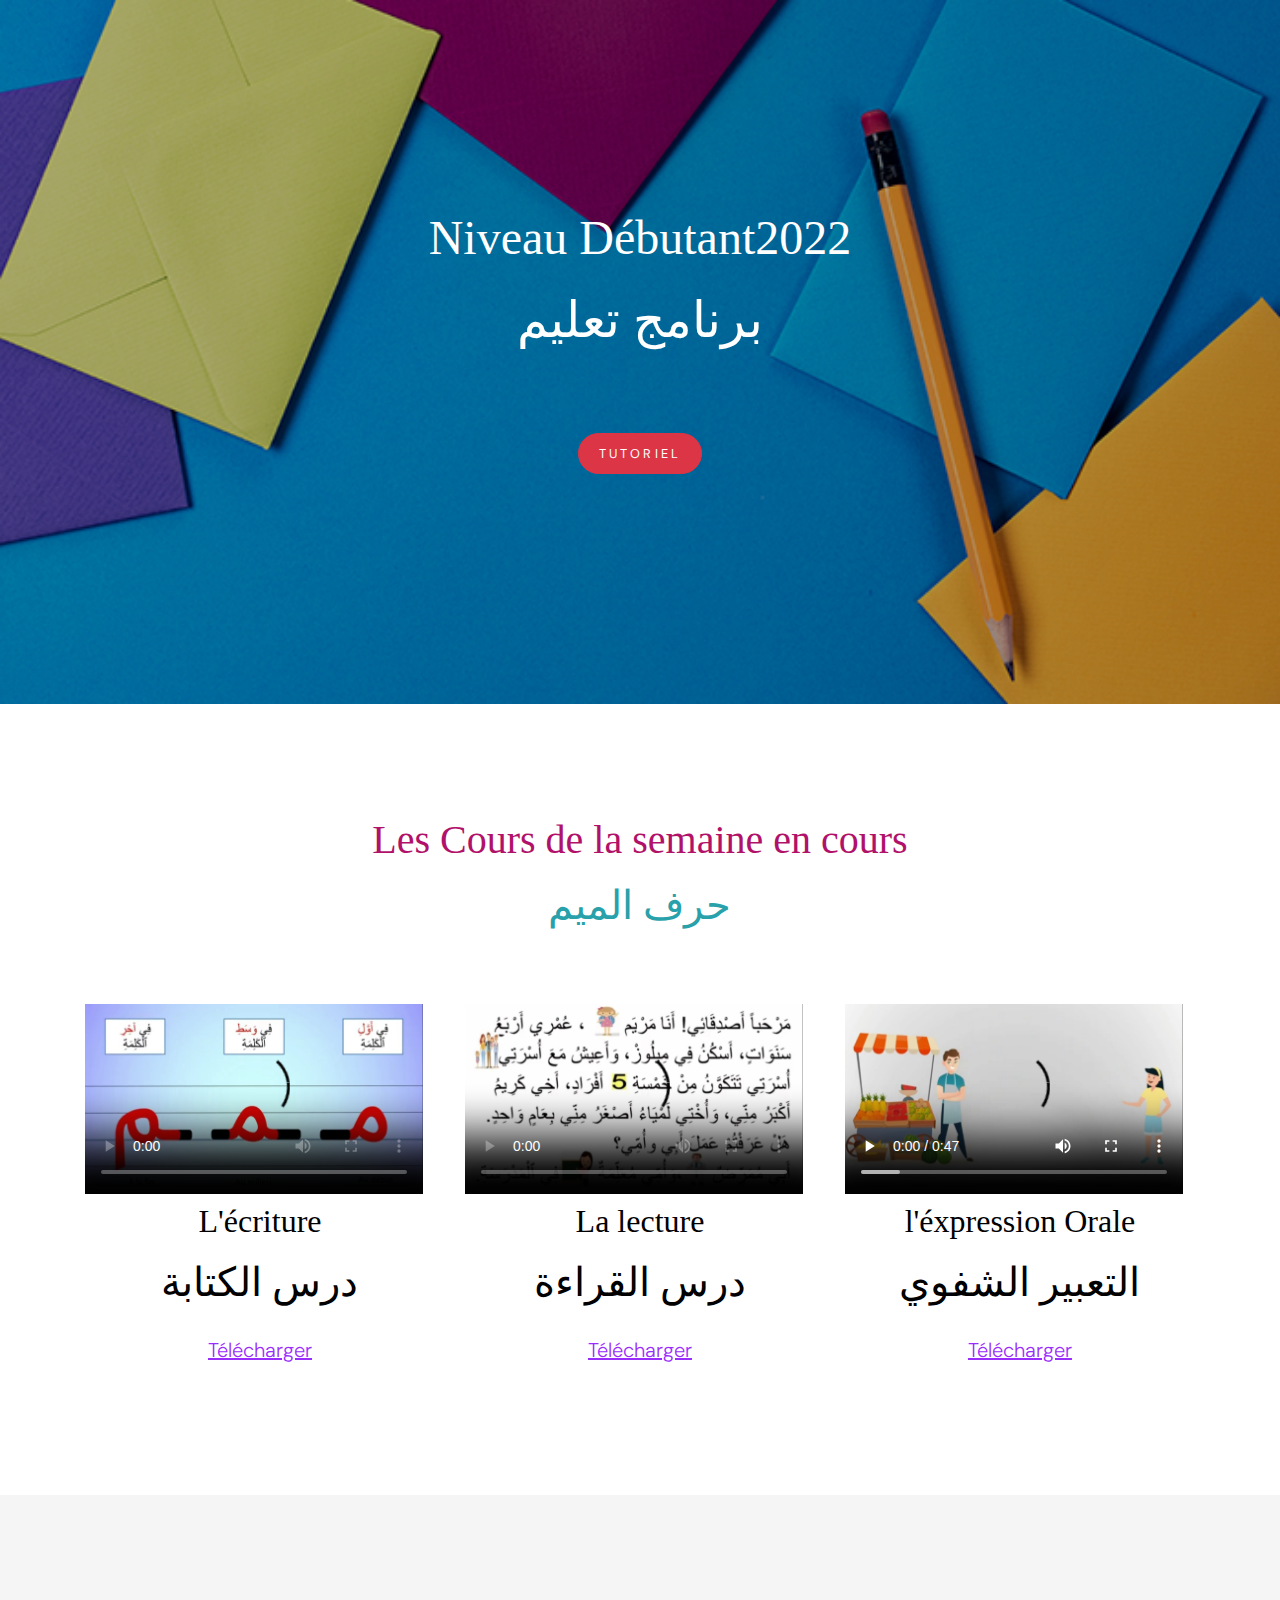
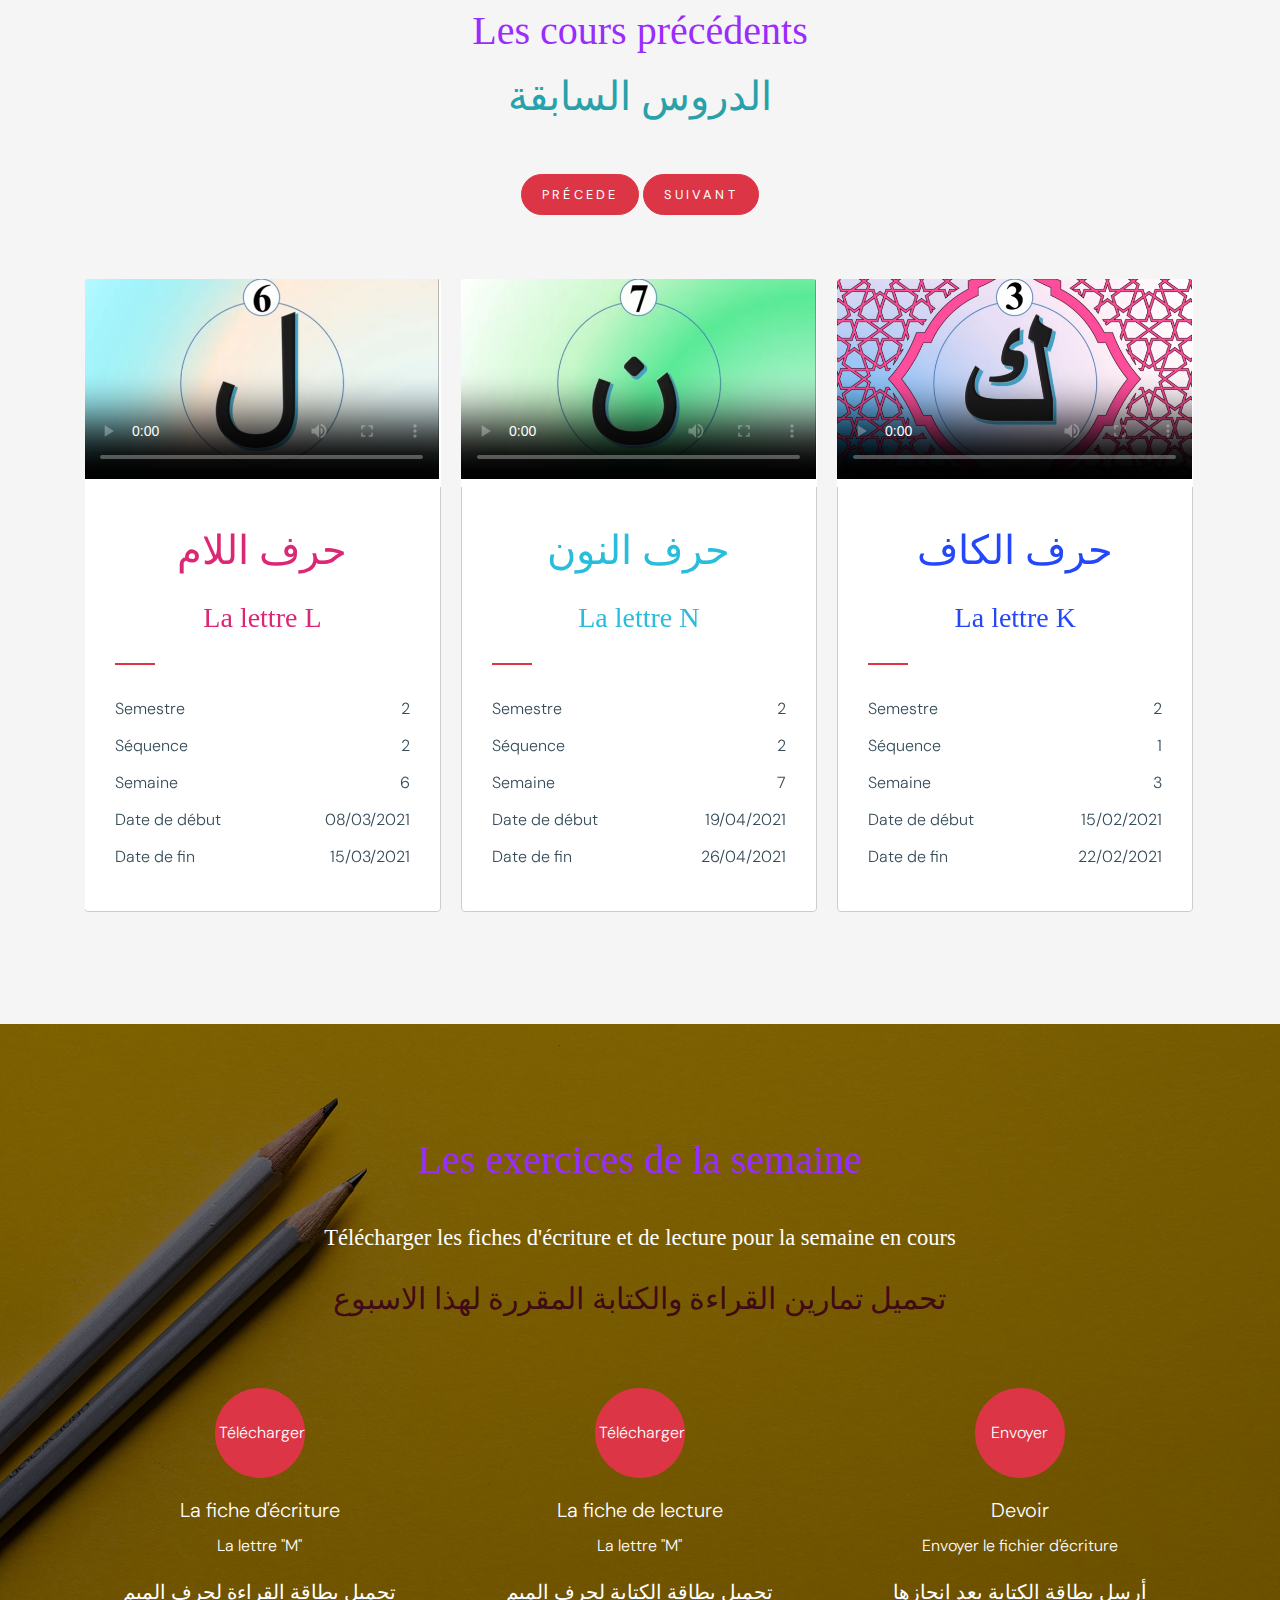
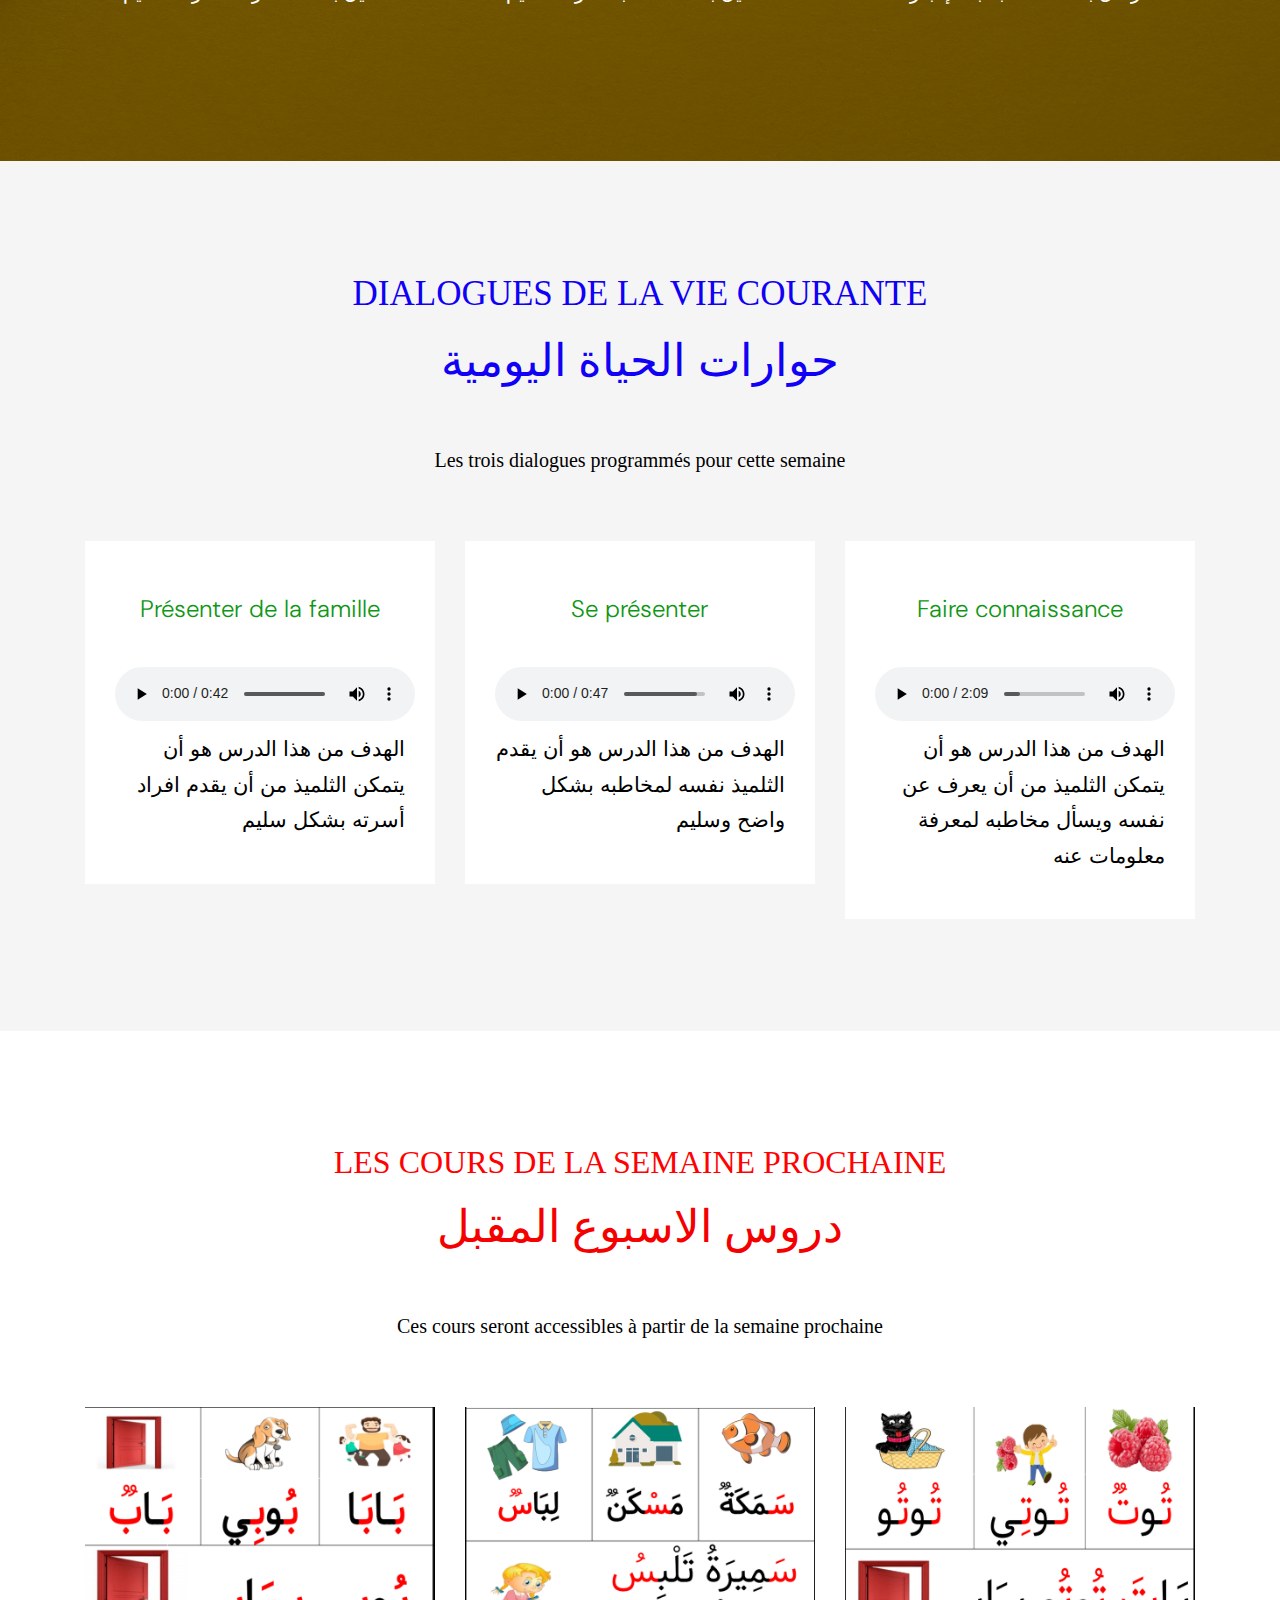
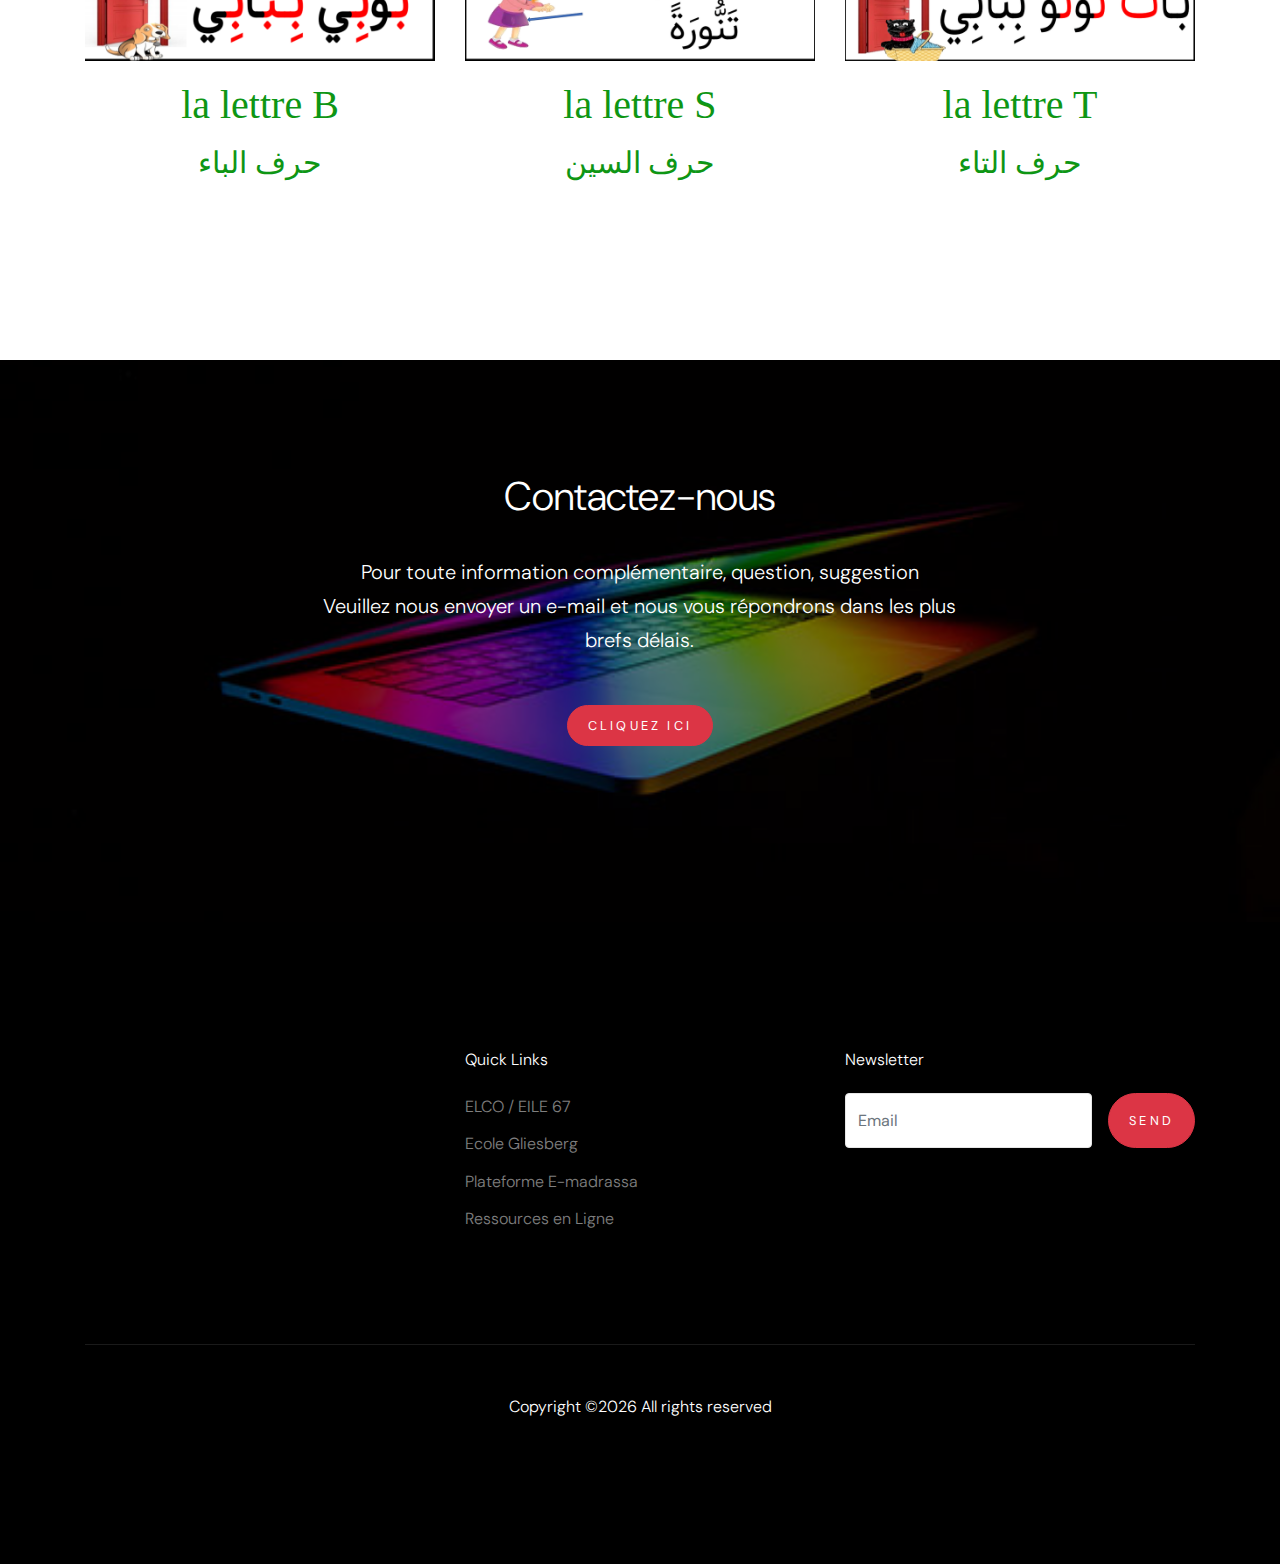
==== commit b828f85f: "site commit" ====
--- a/index.html
+++ b/index.html
@@ -66,7 +66,7 @@
           <div class="row align-items-center justify-content-center text-center">
             <div class="col-md-7">
               
-             <h1 class="mb-3" style="font-family: Bradley Hand ITC">Niveau Débutantx</h1>
+             <h1 class="mb-3" style="font-family: Bradley Hand ITC">Niveau Débutant2022</h1>
               <p lang="ar" style="font-size: 50px;font-family: 'Amiri'">برنامج تعليم   </p>
 
               <br>
